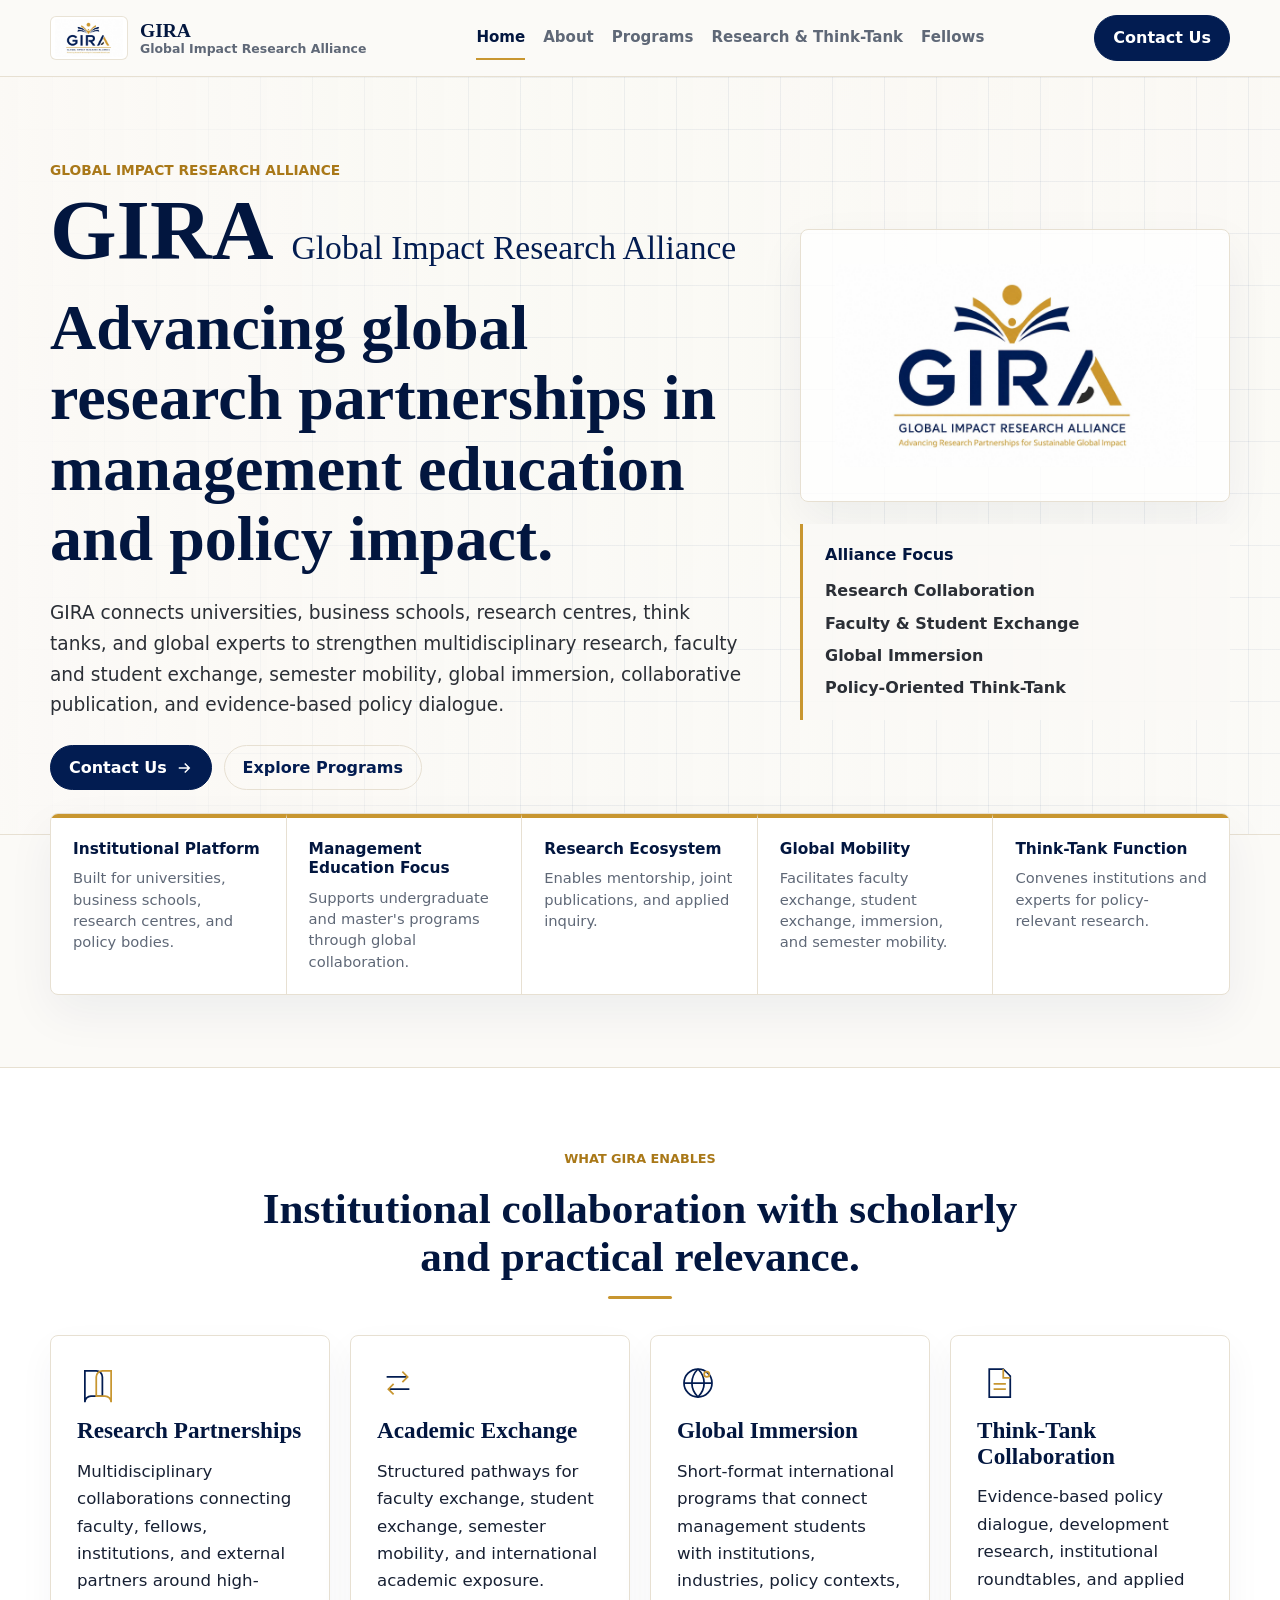
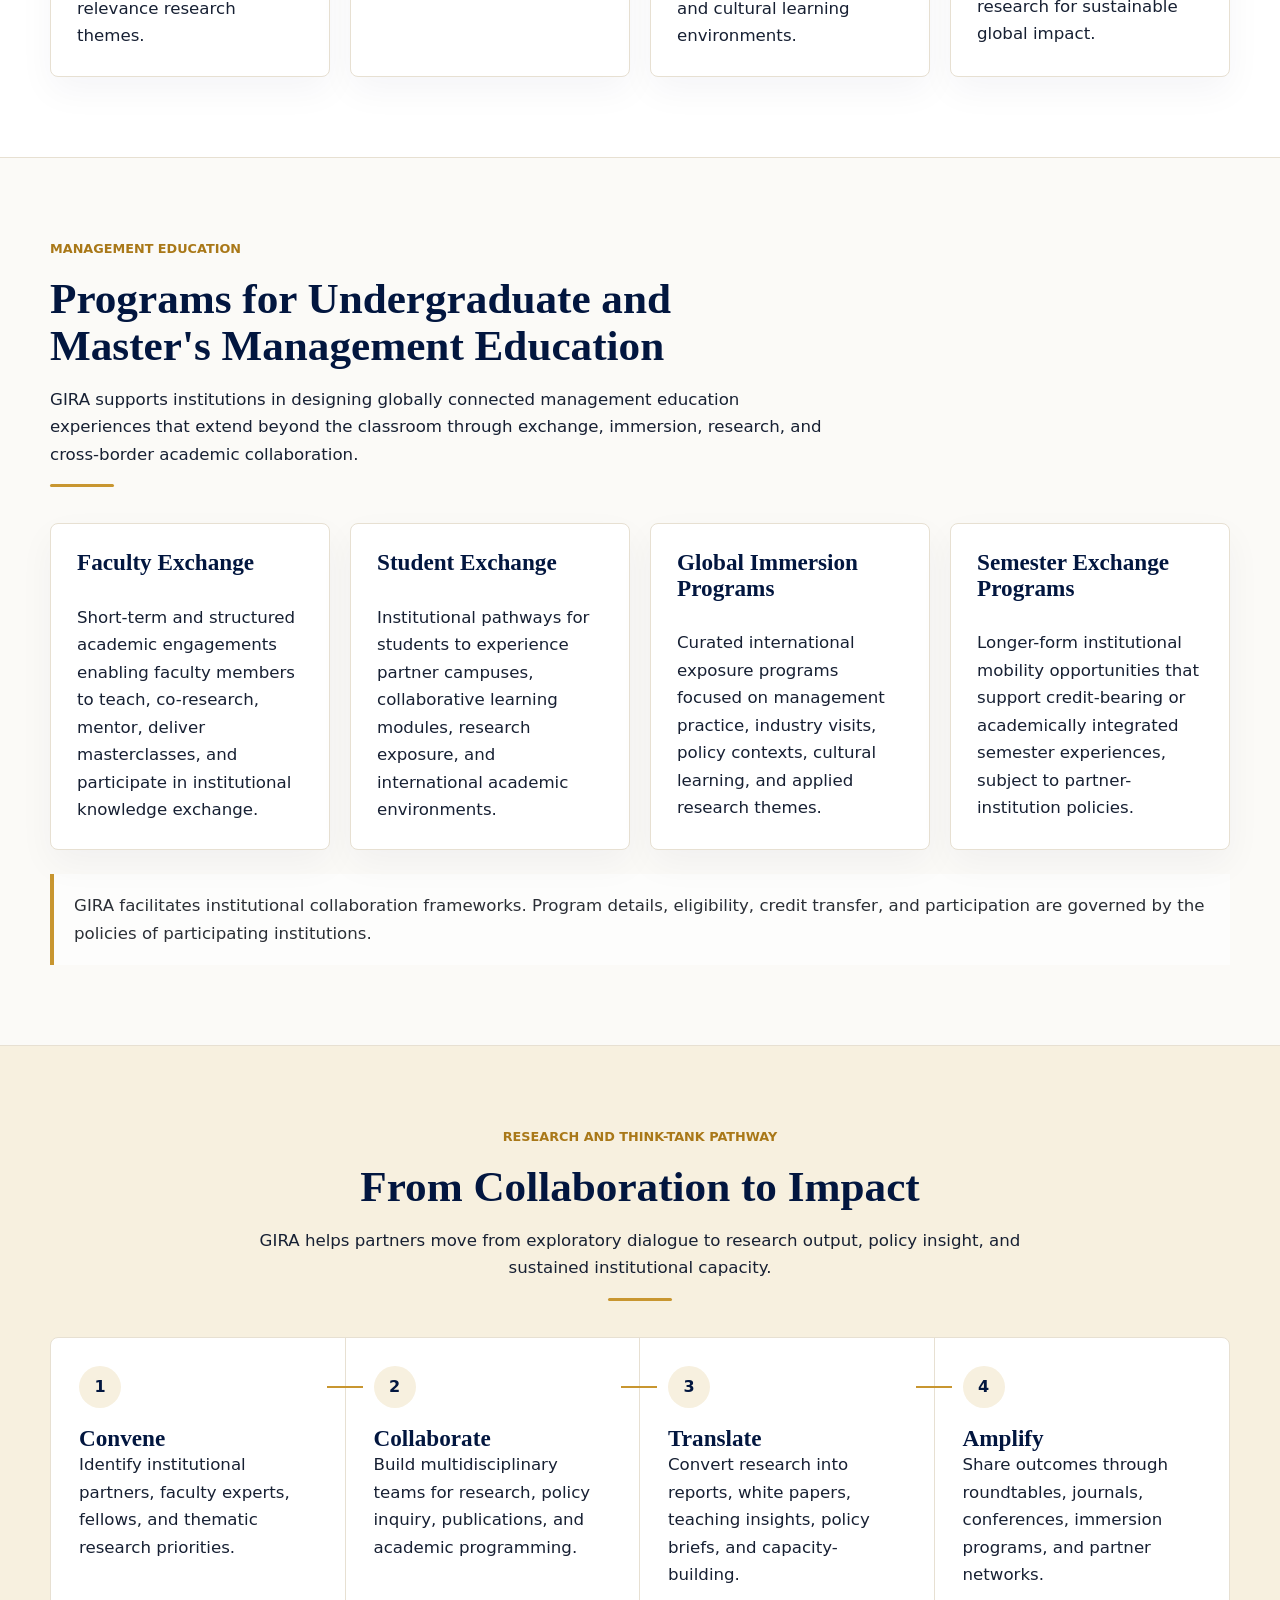
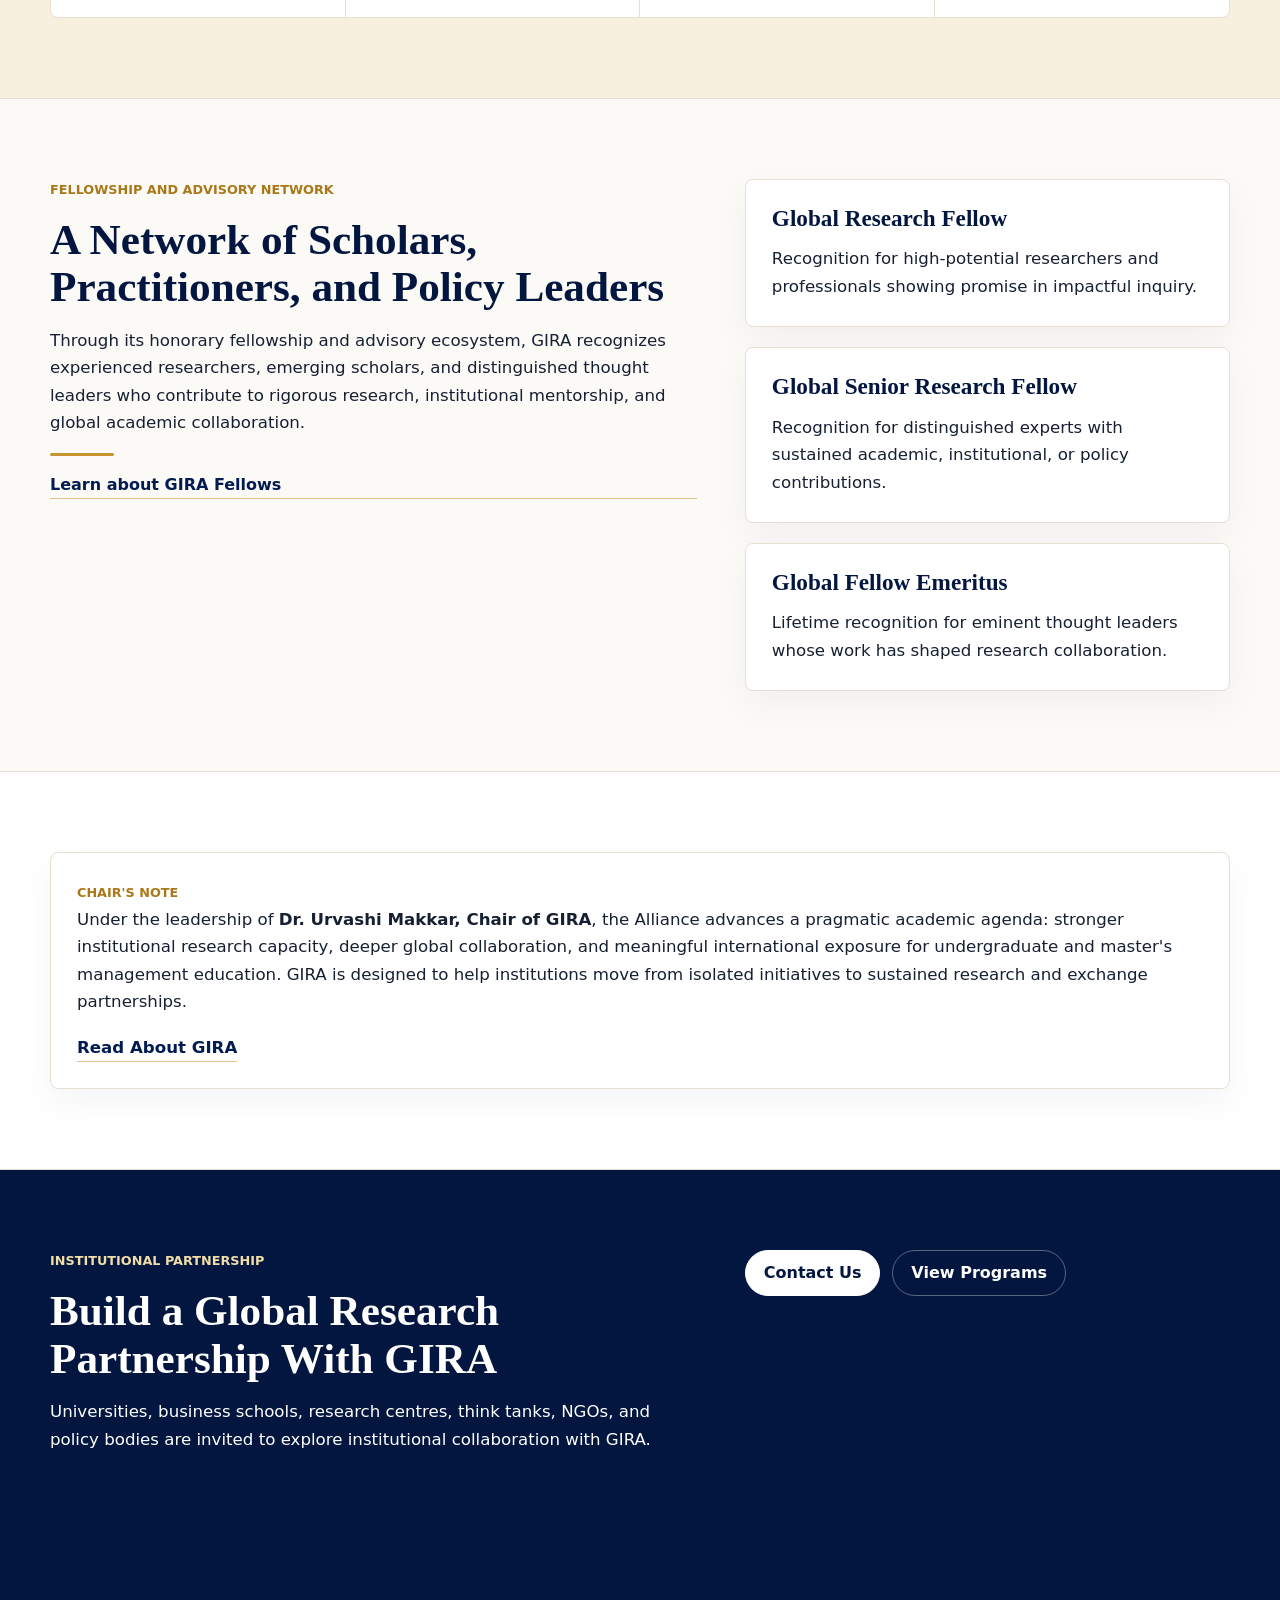
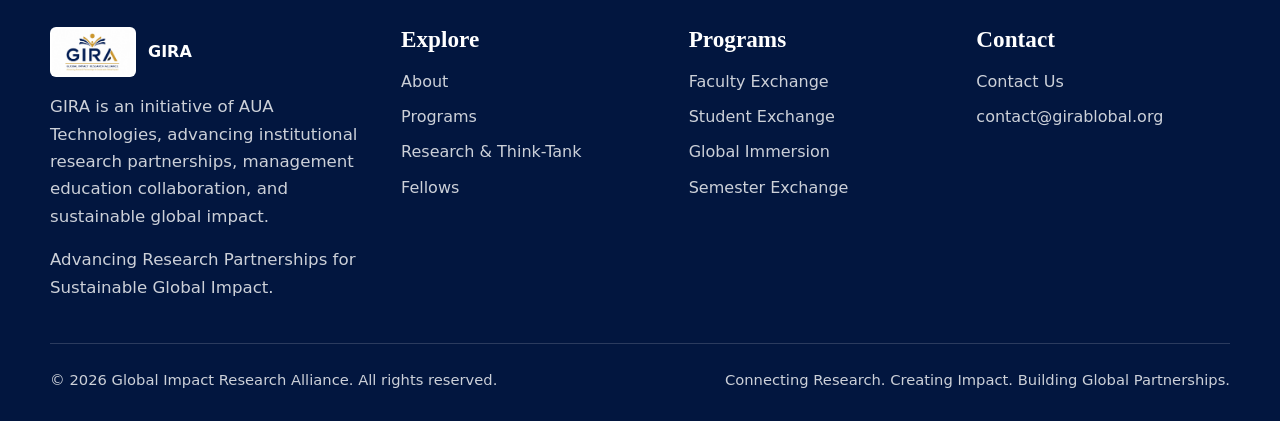
==== index.html @ 1eb1379f "Add GIRA website" ====
<!doctype html>
<html lang="en">
  <head>
    <meta charset="utf-8">
    <meta name="viewport" content="width=device-width, initial-scale=1">
    <title>GIRA - Global Impact Research Alliance</title>
    <meta name="description" content="Global Impact Research Alliance is an institutional platform for multidisciplinary research, management education partnerships, faculty and student exchange, global immersion, semester mobility, and policy-oriented collaboration.">
    <link rel="stylesheet" href="assets/styles.css">
  </head>
  <body>
    <a class="skip-link" href="#main">Skip to content</a>
    <header class="site-header">
      <div class="container header-inner">
        <a class="logo-lockup" href="index.html" aria-label="GIRA home">
          <img src="assets/gira-logo.jpeg" alt="GIRA logo">
          <span class="logo-copy">
            <strong>GIRA</strong>
            <span>Global Impact Research Alliance</span>
          </span>
        </a>
        <nav class="primary-nav" id="primary-navigation" aria-label="Primary navigation">
          <a class="nav-link" href="index.html" aria-current="page">Home</a>
          <a class="nav-link" href="about.html">About</a>
          <a class="nav-link" href="programs.html">Programs</a>
          <a class="nav-link" href="research-think-tank.html">Research &amp; Think-Tank</a>
          <a class="nav-link" href="fellows.html">Fellows</a>
          <a class="mobile-nav-cta" href="contact.html">Contact Us</a>
        </nav>
        <div class="header-actions">
          <a class="btn btn-primary" href="contact.html">Contact Us</a>
        </div>
        <button class="menu-toggle" type="button" aria-expanded="false" aria-controls="primary-navigation" aria-label="Open menu">
          <svg viewBox="0 0 24 24" aria-hidden="true" fill="none" stroke="currentColor" stroke-width="2">
            <path d="M4 7h16M4 12h16M4 17h16"></path>
          </svg>
        </button>
      </div>
    </header>

    <main id="main">
      <section class="hero" aria-labelledby="home-hero-title">
        <div class="container hero-layout">
          <div class="hero-copy">
            <div class="hero-brand">
              <span class="hero-brand-kicker">Global Impact Research Alliance</span>
              <div class="hero-brand-name" aria-label="GIRA, Global Impact Research Alliance">
                <strong>GIRA</strong>
                <span>Global Impact Research Alliance</span>
              </div>
            </div>
            <h1 id="home-hero-title">Advancing global research partnerships in management education and policy impact.</h1>
            <p class="lead">GIRA connects universities, business schools, research centres, think tanks, and global experts to strengthen multidisciplinary research, faculty and student exchange, semester mobility, global immersion, collaborative publication, and evidence-based policy dialogue.</p>
            <div class="hero-actions" aria-label="Homepage actions">
              <a class="btn btn-primary" href="contact.html">
                Contact Us
                <svg viewBox="0 0 24 24" aria-hidden="true" fill="none" stroke="currentColor" stroke-width="2">
                  <path d="M5 12h14M13 6l6 6-6 6"></path>
                </svg>
              </a>
              <a class="btn btn-secondary" href="programs.html">Explore Programs</a>
            </div>
          </div>
          <div class="hero-visual" aria-label="GIRA identity and alliance focus">
            <div class="hero-logo-panel">
              <img src="assets/gira-logo.jpeg" alt="GIRA logo">
            </div>
            <div class="hero-focus">
              <strong>Alliance Focus</strong>
              <ul>
                <li>Research Collaboration</li>
                <li>Faculty &amp; Student Exchange</li>
                <li>Global Immersion</li>
                <li>Policy-Oriented Think-Tank</li>
              </ul>
            </div>
          </div>
        </div>
      </section>

      <section class="glance" aria-labelledby="glance-title">
        <div class="container">
          <h2 class="visually-hidden" id="glance-title">Alliance at a glance</h2>
          <div class="glance-grid">
            <div class="glance-item">
              <strong>Institutional Platform</strong>
              <span>Built for universities, business schools, research centres, and policy bodies.</span>
            </div>
            <div class="glance-item">
              <strong>Management Education Focus</strong>
              <span>Supports undergraduate and master's programs through global collaboration.</span>
            </div>
            <div class="glance-item">
              <strong>Research Ecosystem</strong>
              <span>Enables mentorship, joint publications, and applied inquiry.</span>
            </div>
            <div class="glance-item">
              <strong>Global Mobility</strong>
              <span>Facilitates faculty exchange, student exchange, immersion, and semester mobility.</span>
            </div>
            <div class="glance-item">
              <strong>Think-Tank Function</strong>
              <span>Convenes institutions and experts for policy-relevant research.</span>
            </div>
          </div>
        </div>
      </section>

      <section class="surface-band" aria-labelledby="enables-title">
        <div class="container">
          <div class="section-header center">
            <span class="eyebrow">What GIRA Enables</span>
            <h2 id="enables-title">Institutional collaboration with scholarly and practical relevance.</h2>
            <div class="section-rule"></div>
          </div>
          <div class="grid grid-4">
            <article class="card">
              <svg class="icon-line" viewBox="0 0 48 48" aria-hidden="true" fill="none" stroke="currentColor" stroke-width="2">
                <path d="M9 10h13a7 7 0 0 1 7 7v22H16a7 7 0 0 0-7 7V10Z"></path>
                <path class="accent" d="M39 10H29a7 7 0 0 0-7 7v22h10a7 7 0 0 1 7 7V10Z"></path>
              </svg>
              <h3>Research Partnerships</h3>
              <p>Multidisciplinary collaborations connecting faculty, fellows, institutions, and external partners around high-relevance research themes.</p>
            </article>
            <article class="card">
              <svg class="icon-line" viewBox="0 0 48 48" aria-hidden="true" fill="none" stroke="currentColor" stroke-width="2">
                <path d="M11 17h24"></path>
                <path class="accent" d="M29 11l6 6-6 6"></path>
                <path d="M37 31H13"></path>
                <path class="accent" d="M19 25l-6 6 6 6"></path>
              </svg>
              <h3>Academic Exchange</h3>
              <p>Structured pathways for faculty exchange, student exchange, semester mobility, and international academic exposure.</p>
            </article>
            <article class="card">
              <svg class="icon-line" viewBox="0 0 48 48" aria-hidden="true" fill="none" stroke="currentColor" stroke-width="2">
                <circle cx="24" cy="24" r="16"></circle>
                <path d="M8 24h32M24 8c5 5 7 10 7 16s-2 11-7 16M24 8c-5 5-7 10-7 16s2 11 7 16"></path>
                <circle class="accent" cx="34" cy="14" r="3"></circle>
              </svg>
              <h3>Global Immersion</h3>
              <p>Short-format international programs that connect management students with institutions, industries, policy contexts, and cultural learning environments.</p>
            </article>
            <article class="card">
              <svg class="icon-line" viewBox="0 0 48 48" aria-hidden="true" fill="none" stroke="currentColor" stroke-width="2">
                <path d="M14 8h16l8 8v24H14V8Z"></path>
                <path class="accent" d="M30 8v10h8M19 25h14M19 31h14"></path>
              </svg>
              <h3>Think-Tank Collaboration</h3>
              <p>Evidence-based policy dialogue, development research, institutional roundtables, and applied research for sustainable global impact.</p>
            </article>
          </div>
        </div>
      </section>

      <section aria-labelledby="programs-title">
        <div class="container">
          <div class="section-header">
            <span class="eyebrow">Management Education</span>
            <h2 id="programs-title">Programs for Undergraduate and Master's Management Education</h2>
            <p>GIRA supports institutions in designing globally connected management education experiences that extend beyond the classroom through exchange, immersion, research, and cross-border academic collaboration.</p>
            <div class="section-rule"></div>
          </div>
          <div class="grid grid-4">
            <article class="card program-card">
              <h3>Faculty Exchange</h3>
              <p>Short-term and structured academic engagements enabling faculty members to teach, co-research, mentor, deliver masterclasses, and participate in institutional knowledge exchange.</p>
            </article>
            <article class="card program-card">
              <h3>Student Exchange</h3>
              <p>Institutional pathways for students to experience partner campuses, collaborative learning modules, research exposure, and international academic environments.</p>
            </article>
            <article class="card program-card">
              <h3>Global Immersion Programs</h3>
              <p>Curated international exposure programs focused on management practice, industry visits, policy contexts, cultural learning, and applied research themes.</p>
            </article>
            <article class="card program-card">
              <h3>Semester Exchange Programs</h3>
              <p>Longer-form institutional mobility opportunities that support credit-bearing or academically integrated semester experiences, subject to partner-institution policies.</p>
            </article>
          </div>
          <p class="note mt-24">GIRA facilitates institutional collaboration frameworks. Program details, eligibility, credit transfer, and participation are governed by the policies of participating institutions.</p>
        </div>
      </section>

      <section class="soft-band" aria-labelledby="pathway-title">
        <div class="container">
          <div class="section-header center">
            <span class="eyebrow">Research and Think-Tank Pathway</span>
            <h2 id="pathway-title">From Collaboration to Impact</h2>
            <p>GIRA helps partners move from exploratory dialogue to research output, policy insight, and sustained institutional capacity.</p>
            <div class="section-rule"></div>
          </div>
          <div class="stepper" aria-label="Research collaboration pathway">
            <article class="step">
              <span class="step-number">1</span>
              <h3>Convene</h3>
              <p>Identify institutional partners, faculty experts, fellows, and thematic research priorities.</p>
            </article>
            <article class="step">
              <span class="step-number">2</span>
              <h3>Collaborate</h3>
              <p>Build multidisciplinary teams for research, policy inquiry, publications, and academic programming.</p>
            </article>
            <article class="step">
              <span class="step-number">3</span>
              <h3>Translate</h3>
              <p>Convert research into reports, white papers, teaching insights, policy briefs, and capacity-building.</p>
            </article>
            <article class="step">
              <span class="step-number">4</span>
              <h3>Amplify</h3>
              <p>Share outcomes through roundtables, journals, conferences, immersion programs, and partner networks.</p>
            </article>
          </div>
        </div>
      </section>

      <section aria-labelledby="fellows-title">
        <div class="container split">
          <div>
            <div class="section-header">
              <span class="eyebrow">Fellowship and Advisory Network</span>
              <h2 id="fellows-title">A Network of Scholars, Practitioners, and Policy Leaders</h2>
              <p>Through its honorary fellowship and advisory ecosystem, GIRA recognizes experienced researchers, emerging scholars, and distinguished thought leaders who contribute to rigorous research, institutional mentorship, and global academic collaboration.</p>
              <div class="section-rule"></div>
              <a class="text-link" href="fellows.html">Learn about GIRA Fellows</a>
            </div>
          </div>
          <div class="grid">
            <article class="card">
              <h3>Global Research Fellow</h3>
              <p>Recognition for high-potential researchers and professionals showing promise in impactful inquiry.</p>
            </article>
            <article class="card">
              <h3>Global Senior Research Fellow</h3>
              <p>Recognition for distinguished experts with sustained academic, institutional, or policy contributions.</p>
            </article>
            <article class="card">
              <h3>Global Fellow Emeritus</h3>
              <p>Lifetime recognition for eminent thought leaders whose work has shaped research collaboration.</p>
            </article>
          </div>
        </div>
      </section>

      <section class="surface-band" aria-labelledby="chair-title">
        <div class="container">
          <article class="card chair-note chair-note-simple">
            <div>
              <span class="eyebrow">Chair's Note</span>
              <h2 class="visually-hidden" id="chair-title">Chair's Note</h2>
              <p>Under the leadership of <strong>Dr. Urvashi Makkar, Chair of GIRA</strong>, the Alliance advances a pragmatic academic agenda: stronger institutional research capacity, deeper global collaboration, and meaningful international exposure for undergraduate and master's management education. GIRA is designed to help institutions move from isolated initiatives to sustained research and exchange partnerships.</p>
              <p class="mt-18"><a class="text-link" href="about.html">Read About GIRA</a></p>
            </div>
          </article>
        </div>
      </section>

      <section class="cta-section" aria-labelledby="partner-title">
        <div class="container split">
          <div class="section-header">
            <span class="eyebrow">Institutional Partnership</span>
            <h2 id="partner-title">Build a Global Research Partnership With GIRA</h2>
            <p>Universities, business schools, research centres, think tanks, NGOs, and policy bodies are invited to explore institutional collaboration with GIRA.</p>
          </div>
          <div class="cta-actions">
            <a class="btn btn-primary" href="contact.html">Contact Us</a>
            <a class="btn btn-secondary" href="programs.html">View Programs</a>
          </div>
        </div>
      </section>
    </main>

    <footer class="site-footer">
      <div class="container">
        <div class="footer-grid">
          <div class="footer-brand">
            <a class="footer-logo" href="index.html" aria-label="GIRA home">
              <img src="assets/gira-logo.jpeg" alt="GIRA logo">
              <strong>GIRA</strong>
            </a>
            <p>GIRA is an initiative of AUA Technologies, advancing institutional research partnerships, management education collaboration, and sustainable global impact.</p>
            <p>Advancing Research Partnerships for Sustainable Global Impact.</p>
          </div>
          <div>
            <h3>Explore</h3>
            <div class="footer-links">
              <a href="about.html">About</a>
              <a href="programs.html">Programs</a>
              <a href="research-think-tank.html">Research &amp; Think-Tank</a>
              <a href="fellows.html">Fellows</a>
            </div>
          </div>
          <div>
            <h3>Programs</h3>
            <div class="footer-links">
              <a href="programs.html#faculty-exchange">Faculty Exchange</a>
              <a href="programs.html#student-exchange">Student Exchange</a>
              <a href="programs.html#global-immersion">Global Immersion</a>
              <a href="programs.html#semester-exchange">Semester Exchange</a>
            </div>
          </div>
          <div>
            <h3>Contact</h3>
            <div class="footer-links">
              <a href="contact.html">Contact Us</a>
              <a href="mailto:contact@girablobal.org">contact@girablobal.org</a>
            </div>
          </div>
        </div>
        <div class="footer-bottom">
          <span>&copy; <span data-year></span> Global Impact Research Alliance. All rights reserved.</span>
          <span>Connecting Research. Creating Impact. Building Global Partnerships.</span>
        </div>
      </div>
    </footer>
    <script src="js/site.js"></script>
  </body>
</html>
---- assets/styles.css ----
:root {
  --gira-navy-950: #02163f;
  --gira-navy-900: #021c51;
  --gira-navy-800: #062b68;
  --gira-navy-700: #0a367a;
  --gira-gold-700: #a97818;
  --gira-gold-600: #c89630;
  --gira-gold-500: #d3a437;
  --gira-gold-200: #f1dda8;
  --gira-charcoal: #2b2f36;
  --gira-ink: #172033;
  --gira-muted: #5f6877;
  --gira-line: #e7e0d2;
  --gira-paper: #fbfaf7;
  --gira-surface: #ffffff;
  --gira-soft-gold: #f7f0df;
  --shadow-soft: 0 18px 48px rgba(2, 28, 81, 0.06);
}

* {
  box-sizing: border-box;
}

html {
  scroll-behavior: smooth;
}

body {
  margin: 0;
  font-family: Inter, "Source Sans 3", system-ui, -apple-system, BlinkMacSystemFont, "Segoe UI", sans-serif;
  color: var(--gira-ink);
  background: var(--gira-paper);
  line-height: 1.65;
}

body.menu-open {
  overflow: hidden;
}

img,
svg {
  display: block;
  max-width: 100%;
}

a {
  color: inherit;
  text-decoration: none;
}

button,
input,
select,
textarea {
  font: inherit;
}

:focus-visible {
  outline: 3px solid rgba(200, 150, 48, 0.65);
  outline-offset: 3px;
}

.skip-link {
  position: absolute;
  top: 8px;
  left: 8px;
  z-index: 100;
  transform: translateY(-140%);
  background: var(--gira-navy-950);
  color: #fff;
  padding: 10px 14px;
  border-radius: 6px;
  font-weight: 700;
}

.skip-link:focus {
  transform: translateY(0);
}

.visually-hidden {
  position: absolute;
  width: 1px;
  height: 1px;
  padding: 0;
  margin: -1px;
  overflow: hidden;
  clip: rect(0, 0, 0, 0);
  white-space: nowrap;
  border: 0;
}

.container {
  width: min(100% - 32px, 1180px);
  margin-inline: auto;
}

.narrow {
  width: min(100% - 32px, 820px);
  margin-inline: auto;
}

.site-header {
  position: sticky;
  top: 0;
  z-index: 80;
  background: rgba(251, 250, 247, 0.96);
  border-bottom: 1px solid var(--gira-line);
  backdrop-filter: blur(14px);
  transition: box-shadow 180ms ease, background-color 180ms ease;
}

.site-header.is-scrolled {
  box-shadow: 0 10px 30px rgba(2, 28, 81, 0.08);
}

.header-inner {
  height: 76px;
  display: flex;
  align-items: center;
  justify-content: space-between;
  gap: 24px;
}

.logo-lockup {
  display: inline-flex;
  align-items: center;
  gap: 12px;
  min-width: 220px;
}

.logo-lockup img {
  width: 78px;
  height: 44px;
  object-fit: contain;
  background: #fff;
  border: 1px solid rgba(231, 224, 210, 0.9);
  border-radius: 6px;
  padding: 2px;
}

.logo-copy {
  display: grid;
  gap: 0;
  line-height: 1.15;
}

.logo-copy strong {
  font-family: Georgia, "Times New Roman", serif;
  color: var(--gira-navy-950);
  font-size: 1.22rem;
}

.logo-copy span {
  color: var(--gira-muted);
  font-size: 0.78rem;
  font-weight: 650;
}

.primary-nav {
  display: flex;
  align-items: center;
  justify-content: center;
  gap: 18px;
  color: var(--gira-muted);
  font-size: 0.94rem;
  font-weight: 700;
}

.nav-link {
  min-height: 44px;
  display: inline-flex;
  align-items: center;
  border-bottom: 2px solid transparent;
}

.nav-link:hover,
.nav-link[aria-current="page"] {
  color: var(--gira-navy-950);
  border-bottom-color: var(--gira-gold-600);
}

.header-actions {
  display: flex;
  align-items: center;
  gap: 10px;
}

.mobile-nav-cta {
  display: none;
}

.menu-toggle {
  width: 44px;
  height: 44px;
  display: none;
  align-items: center;
  justify-content: center;
  border: 1px solid var(--gira-line);
  border-radius: 8px;
  background: var(--gira-surface);
  color: var(--gira-navy-950);
  cursor: pointer;
}

.menu-toggle svg {
  width: 22px;
  height: 22px;
}

.btn {
  min-height: 44px;
  display: inline-flex;
  align-items: center;
  justify-content: center;
  gap: 8px;
  border-radius: 999px;
  padding: 0.76rem 1.12rem;
  font-weight: 750;
  line-height: 1.2;
  transition: background-color 160ms ease, border-color 160ms ease, color 160ms ease, transform 160ms ease;
}

.btn svg {
  width: 18px;
  height: 18px;
}

.btn-primary {
  background: var(--gira-navy-900);
  color: #fff;
  border: 1px solid var(--gira-navy-900);
}

.btn-primary:hover {
  background: var(--gira-navy-800);
  border-color: var(--gira-navy-800);
}

.btn-secondary {
  background: transparent;
  color: var(--gira-navy-900);
  border: 1px solid var(--gira-line);
}

.btn-secondary:hover {
  border-color: var(--gira-gold-600);
  background: rgba(200, 150, 48, 0.08);
}

.text-link {
  display: inline-flex;
  align-items: center;
  gap: 8px;
  color: var(--gira-navy-900);
  font-weight: 800;
  border-bottom: 1px solid rgba(200, 150, 48, 0.55);
}

.text-link:hover {
  color: var(--gira-navy-700);
}

.inline-link {
  color: var(--gira-navy-900);
  font-weight: 800;
  border-bottom: 1px solid rgba(200, 150, 48, 0.55);
}

.inline-link:hover {
  color: var(--gira-navy-700);
}

main {
  overflow: hidden;
}

section {
  padding-block: 80px;
}

h1,
h2,
h3,
h4 {
  font-family: Georgia, "Times New Roman", serif;
  color: var(--gira-navy-950);
  line-height: 1.1;
  letter-spacing: 0;
  margin: 0;
}

h1 {
  font-size: 4rem;
}

h2 {
  font-size: 2.7rem;
}

h3 {
  font-size: 1.45rem;
}

h4 {
  font-size: 1.08rem;
}

p {
  margin: 0;
  font-size: 1.04rem;
}

.lead {
  font-size: 1.16rem;
  color: var(--gira-charcoal);
}

.muted {
  color: var(--gira-muted);
}

.mt-14 {
  margin-top: 14px;
}

.mt-16 {
  margin-top: 16px;
}

.mt-18 {
  margin-top: 18px;
}

.mt-22 {
  margin-top: 22px;
}

.mt-24 {
  margin-top: 24px;
}

.eyebrow {
  color: var(--gira-gold-700);
  font-size: 0.8rem;
  font-weight: 850;
  text-transform: uppercase;
}

.section-header {
  display: grid;
  gap: 16px;
  max-width: 780px;
  margin-bottom: 36px;
}

.section-header.center {
  text-align: center;
  margin-inline: auto;
}

.section-rule {
  width: 64px;
  height: 3px;
  background: var(--gira-gold-600);
  border-radius: 999px;
}

.section-header.center .section-rule {
  margin-inline: auto;
}

.hero {
  position: relative;
  padding-block: 82px 44px;
  border-bottom: 1px solid var(--gira-line);
  background:
    linear-gradient(90deg, rgba(251, 250, 247, 0.96), rgba(251, 250, 247, 0.82)),
    linear-gradient(135deg, rgba(241, 221, 168, 0.4), rgba(255, 255, 255, 0));
}

.hero::before {
  content: "";
  position: absolute;
  inset: 0;
  background-image:
    linear-gradient(rgba(6, 43, 104, 0.06) 1px, transparent 1px),
    linear-gradient(90deg, rgba(6, 43, 104, 0.06) 1px, transparent 1px);
  background-size: 52px 52px;
  mask-image: linear-gradient(90deg, transparent 0%, #000 42%, #000 100%);
  -webkit-mask-image: linear-gradient(90deg, transparent 0%, #000 42%, #000 100%);
  pointer-events: none;
}

.hero-layout {
  position: relative;
  display: grid;
  grid-template-columns: minmax(0, 1fr) 430px;
  gap: 56px;
  align-items: center;
}

.hero-copy {
  display: grid;
  gap: 24px;
  max-width: 760px;
}

.hero-brand {
  display: grid;
  gap: 10px;
}

.hero-brand-kicker {
  color: var(--gira-gold-700);
  font-size: 0.86rem;
  font-weight: 850;
  text-transform: uppercase;
}

.hero-brand-name {
  display: flex;
  flex-wrap: wrap;
  align-items: baseline;
  gap: 12px 18px;
}

.hero-brand-name strong {
  color: var(--gira-navy-950);
  font-family: Georgia, "Times New Roman", serif;
  font-size: 5.35rem;
  line-height: 0.9;
}

.hero-brand-name span {
  max-width: 520px;
  color: var(--gira-navy-900);
  font-family: Georgia, "Times New Roman", serif;
  font-size: 2.1rem;
  line-height: 1.06;
}

.hero-actions,
.cta-actions {
  display: flex;
  flex-wrap: wrap;
  gap: 12px;
}

.hero-visual {
  min-height: 410px;
  display: grid;
  align-content: center;
  gap: 22px;
  position: relative;
}

.hero-logo-panel {
  display: grid;
  place-items: center;
  min-height: 250px;
  padding: 34px;
  background: rgba(255, 255, 255, 0.8);
  border: 1px solid var(--gira-line);
  border-radius: 8px;
  box-shadow: var(--shadow-soft);
}

.hero-logo-panel img {
  width: min(100%, 360px);
  height: auto;
  object-fit: contain;
}

.hero-focus {
  padding: 18px 22px;
  border-left: 3px solid var(--gira-gold-600);
  background: rgba(251, 250, 247, 0.9);
}

.hero-focus strong {
  display: block;
  color: var(--gira-navy-950);
  margin-bottom: 10px;
}

.hero-focus ul {
  list-style: none;
  margin: 0;
  padding: 0;
  display: grid;
  gap: 6px;
  color: var(--gira-charcoal);
  font-weight: 650;
}

.glance {
  padding-block: 0 72px;
}

.glance-grid {
  margin-top: -22px;
  position: relative;
  z-index: 4;
  display: grid;
  grid-template-columns: repeat(5, 1fr);
  background: var(--gira-surface);
  border: 1px solid var(--gira-line);
  border-radius: 8px;
  box-shadow: var(--shadow-soft);
  overflow: hidden;
}

.glance-item {
  padding: 22px;
  border-right: 1px solid var(--gira-line);
  border-top: 4px solid var(--gira-gold-600);
}

.glance-item:last-child {
  border-right: 0;
}

.glance-item strong {
  display: block;
  color: var(--gira-navy-950);
  font-size: 0.96rem;
  line-height: 1.25;
  margin-bottom: 8px;
}

.glance-item span {
  display: block;
  color: var(--gira-muted);
  font-size: 0.92rem;
  line-height: 1.45;
}

.surface-band {
  background: var(--gira-surface);
  border-block: 1px solid var(--gira-line);
}

.soft-band {
  background: var(--gira-soft-gold);
  border-block: 1px solid var(--gira-line);
}

.grid {
  display: grid;
  gap: 20px;
}

.grid-2 {
  grid-template-columns: repeat(2, minmax(0, 1fr));
}

.grid-3 {
  grid-template-columns: repeat(3, minmax(0, 1fr));
}

.grid-4 {
  grid-template-columns: repeat(4, minmax(0, 1fr));
}

.card {
  background: var(--gira-surface);
  border: 1px solid var(--gira-line);
  border-radius: 8px;
  padding: 26px;
  box-shadow: 0 14px 36px rgba(2, 28, 81, 0.045);
  transition: transform 160ms ease, box-shadow 160ms ease;
}

.card:hover {
  transform: translateY(-2px);
  box-shadow: 0 18px 44px rgba(2, 28, 81, 0.075);
}

.card > * + * {
  margin-top: 14px;
}

.icon-line {
  width: 42px;
  height: 42px;
  color: var(--gira-navy-900);
}

.icon-line .accent {
  color: var(--gira-gold-600);
}

.program-card {
  display: grid;
  gap: 14px;
  align-content: start;
}

.program-card ul,
.clean-list {
  margin: 0;
  padding: 0;
  list-style: none;
  display: grid;
  gap: 10px;
}

.program-card li,
.clean-list li {
  position: relative;
  padding-left: 18px;
  color: var(--gira-charcoal);
}

.program-card li::before,
.clean-list li::before {
  content: "";
  position: absolute;
  left: 0;
  top: 0.7em;
  width: 6px;
  height: 6px;
  border-radius: 50%;
  background: var(--gira-gold-600);
}

.split {
  display: grid;
  grid-template-columns: minmax(0, 1fr) minmax(320px, 0.75fr);
  gap: 48px;
  align-items: start;
}

.statement-panel {
  background: var(--gira-navy-950);
  color: #fff;
  border-radius: 8px;
  padding: 32px;
}

.statement-panel h3,
.statement-panel h2,
.statement-panel p {
  color: #fff;
}

.statement-panel .eyebrow {
  color: var(--gira-gold-200);
}

.note {
  border-left: 4px solid var(--gira-gold-600);
  background: rgba(255, 255, 255, 0.66);
  padding: 18px 20px;
  color: var(--gira-charcoal);
}

.contact-email {
  margin-top: 18px;
  color: var(--gira-navy-950);
  font-size: 1rem;
  font-weight: 800;
}

.contact-email a {
  border-bottom: 1px solid rgba(200, 150, 48, 0.55);
}

.stepper {
  display: grid;
  grid-template-columns: repeat(4, minmax(0, 1fr));
  gap: 0;
  border: 1px solid var(--gira-line);
  border-radius: 8px;
  overflow: hidden;
  background: var(--gira-surface);
}

.step {
  position: relative;
  padding: 28px;
  min-height: 210px;
  border-right: 1px solid var(--gira-line);
}

.step:last-child {
  border-right: 0;
}

.step::after {
  content: "";
  position: absolute;
  top: 48px;
  right: -18px;
  width: 36px;
  height: 2px;
  background: var(--gira-gold-600);
  z-index: 2;
}

.step:last-child::after {
  display: none;
}

.step-number {
  width: 42px;
  height: 42px;
  display: inline-flex;
  align-items: center;
  justify-content: center;
  border-radius: 50%;
  background: var(--gira-soft-gold);
  color: var(--gira-navy-950);
  font-weight: 850;
  margin-bottom: 18px;
}

.chair-note {
  display: grid;
  grid-template-columns: 110px minmax(0, 1fr);
  gap: 28px;
  align-items: start;
}

.chair-note-simple {
  grid-template-columns: 1fr;
}

.chair-mark {
  width: 100px;
  height: 100px;
  display: grid;
  place-items: center;
  border-radius: 8px;
  background: var(--gira-soft-gold);
  border: 1px solid var(--gira-line);
  color: var(--gira-navy-950);
  font-family: Georgia, "Times New Roman", serif;
  font-size: 2.2rem;
  font-weight: 700;
}

.cta-section {
  background: var(--gira-navy-950);
  color: #fff;
}

.cta-section h2,
.cta-section p {
  color: #fff;
}

.cta-section .eyebrow {
  color: var(--gira-gold-200);
}

.cta-section .btn-primary {
  background: #fff;
  color: var(--gira-navy-950);
  border-color: #fff;
}

.cta-section .btn-primary:hover {
  background: var(--gira-gold-200);
  border-color: var(--gira-gold-200);
}

.cta-section .btn-secondary {
  color: #fff;
  border-color: rgba(255, 255, 255, 0.34);
}

.cta-section .btn-secondary:hover {
  background: rgba(255, 255, 255, 0.08);
  border-color: var(--gira-gold-200);
}

.page-hero {
  padding-block: 78px 58px;
  background:
    linear-gradient(90deg, rgba(251, 250, 247, 0.96), rgba(251, 250, 247, 0.86)),
    linear-gradient(135deg, rgba(241, 221, 168, 0.4), rgba(255, 255, 255, 0));
  border-bottom: 1px solid var(--gira-line);
}

.page-hero .narrow {
  display: grid;
  gap: 18px;
}

.breadcrumb {
  color: var(--gira-muted);
  font-size: 0.93rem;
  font-weight: 650;
}

.breadcrumb a {
  color: var(--gira-navy-900);
}

.value-item {
  border-left: 3px solid var(--gira-gold-600);
  padding-left: 18px;
}

.output-grid {
  display: flex;
  flex-wrap: wrap;
  gap: 10px;
}

.pill {
  display: inline-flex;
  align-items: center;
  min-height: 34px;
  border: 1px solid var(--gira-line);
  border-radius: 999px;
  padding: 0.36rem 0.76rem;
  background: var(--gira-surface);
  color: var(--gira-charcoal);
  font-weight: 700;
  font-size: 0.92rem;
}

.event-card {
  display: grid;
  gap: 12px;
}

.event-meta {
  display: flex;
  flex-wrap: wrap;
  gap: 10px;
  color: var(--gira-muted);
  font-size: 0.92rem;
  font-weight: 650;
}

.category {
  color: var(--gira-gold-700);
  font-weight: 850;
  text-transform: uppercase;
  font-size: 0.78rem;
}

.fellows-grid {
  display: grid;
  gap: 24px;
}

.fellow-profile {
  display: grid;
  grid-template-columns: 210px minmax(0, 1fr);
  gap: 28px;
  align-items: start;
}

.fellow-photo {
  width: 100%;
  aspect-ratio: 4 / 5;
  object-fit: cover;
  border-radius: 8px;
  border: 1px solid var(--gira-line);
  background: var(--gira-soft-gold);
}

.fellow-role {
  display: inline-flex;
  width: fit-content;
  align-items: center;
  min-height: 32px;
  border-radius: 999px;
  padding: 0.28rem 0.72rem;
  background: var(--gira-soft-gold);
  color: var(--gira-navy-950);
  font-size: 0.82rem;
  font-weight: 850;
  text-transform: uppercase;
}

.fellow-profile h3 {
  margin-top: 14px;
}

.fellow-profile p {
  margin-top: 12px;
}

.form-wrap {
  display: grid;
  grid-template-columns: minmax(0, 0.72fr) minmax(0, 1fr);
  gap: 40px;
  align-items: start;
}

.inquiry-form {
  display: grid;
  gap: 18px;
}

.form-grid {
  display: grid;
  grid-template-columns: repeat(2, minmax(0, 1fr));
  gap: 18px;
}

.field {
  display: grid;
  gap: 7px;
}

.field.full {
  grid-column: 1 / -1;
}

label {
  color: var(--gira-navy-950);
  font-size: 0.94rem;
  font-weight: 800;
}

input,
select,
textarea {
  width: 100%;
  min-height: 46px;
  border: 1px solid var(--gira-line);
  border-radius: 8px;
  background: #fff;
  color: var(--gira-ink);
  padding: 0.75rem 0.86rem;
}

textarea {
  min-height: 150px;
  resize: vertical;
}

input[aria-invalid="true"],
select[aria-invalid="true"],
textarea[aria-invalid="true"] {
  border-color: #9d2b2b;
}

.honeypot {
  position: absolute;
  left: -9999px;
  width: 1px;
  height: 1px;
  overflow: hidden;
}

.form-message {
  min-height: 30px;
  color: var(--gira-navy-950);
  font-weight: 750;
}

.form-message.error {
  color: #9d2b2b;
}

.site-footer {
  background: var(--gira-navy-950);
  color: rgba(255, 255, 255, 0.8);
  padding-block: 58px 28px;
}

.footer-grid {
  display: grid;
  grid-template-columns: minmax(240px, 1.25fr) repeat(3, minmax(0, 1fr));
  gap: 34px;
}

.footer-brand {
  display: grid;
  gap: 16px;
}

.footer-logo {
  display: inline-flex;
  align-items: center;
  gap: 12px;
}

.footer-logo img {
  width: 86px;
  height: 50px;
  object-fit: contain;
  background: #fff;
  border-radius: 6px;
  padding: 2px;
}

.footer-logo strong,
.site-footer h3 {
  color: #fff;
}

.footer-links {
  display: grid;
  gap: 9px;
  margin-top: 16px;
}

.footer-links a:hover {
  color: #fff;
}

.footer-bottom {
  display: flex;
  justify-content: space-between;
  gap: 20px;
  margin-top: 42px;
  padding-top: 24px;
  border-top: 1px solid rgba(255, 255, 255, 0.16);
  font-size: 0.92rem;
}

@media (max-width: 1080px) {
  .primary-nav {
    gap: 12px;
    font-size: 0.9rem;
  }

  h1 {
    font-size: 3.35rem;
  }

  .hero-brand-name strong {
    font-size: 4.45rem;
  }

  .hero-brand-name span {
    font-size: 1.82rem;
  }

  .hero-layout {
    grid-template-columns: minmax(0, 1fr) 360px;
    gap: 36px;
  }

  .glance-grid,
  .grid-4 {
    grid-template-columns: repeat(2, minmax(0, 1fr));
  }

  .glance-item:nth-child(2n) {
    border-right: 0;
  }
}

@media (max-width: 900px) {
  .header-inner {
    height: 64px;
  }

  .logo-lockup {
    min-width: auto;
  }

  .logo-lockup img {
    width: 64px;
    height: 36px;
  }

  .logo-copy span {
    display: none;
  }

  .menu-toggle {
    display: inline-flex;
  }

  .header-actions {
    display: none;
  }

  .primary-nav {
    position: absolute;
    top: 100%;
    left: 0;
    right: 0;
    display: grid;
    gap: 0;
    max-height: 0;
    overflow: hidden;
    background: var(--gira-paper);
    border-bottom: 1px solid var(--gira-line);
    box-shadow: 0 18px 34px rgba(2, 28, 81, 0.1);
    transition: max-height 180ms ease;
  }

  .site-header.is-open .primary-nav {
    max-height: 560px;
  }

  .nav-link,
  .mobile-nav-cta {
    min-height: 50px;
    padding: 0 24px;
    border-bottom: 1px solid var(--gira-line);
  }

  .mobile-nav-cta {
    display: flex;
    align-items: center;
    color: var(--gira-navy-950);
    font-weight: 850;
  }

  section {
    padding-block: 64px;
  }

  h1 {
    font-size: 2.72rem;
  }

  h2 {
    font-size: 2.15rem;
  }

  .hero {
    padding-block: 64px 34px;
  }

  .hero-layout,
  .split,
  .form-wrap,
  .fellow-profile {
    grid-template-columns: 1fr;
  }

  .hero-visual {
    min-height: auto;
  }

  .hero-logo-panel {
    min-height: 210px;
  }

  .fellow-photo {
    max-width: 280px;
  }

  .stepper,
  .grid-3,
  .grid-4,
  .footer-grid {
    grid-template-columns: 1fr;
  }

  .step {
    min-height: auto;
    border-right: 0;
    border-bottom: 1px solid var(--gira-line);
  }

  .step:last-child {
    border-bottom: 0;
  }

  .step::after {
    display: none;
  }
}

@media (max-width: 640px) {
  .container,
  .narrow {
    width: min(100% - 24px, 1180px);
  }

  h1 {
    font-size: 2.28rem;
  }

  .hero-brand-name {
    display: grid;
    gap: 10px;
  }

  .hero-brand-name strong {
    font-size: 3.45rem;
  }

  .hero-brand-name span {
    font-size: 1.48rem;
  }

  h2 {
    font-size: 1.9rem;
  }

  .lead {
    font-size: 1.05rem;
  }

  .hero-actions,
  .cta-actions {
    display: grid;
  }

  .btn {
    width: 100%;
  }

  .glance-grid,
  .grid-2,
  .form-grid {
    grid-template-columns: 1fr;
  }

  .glance-item,
  .glance-item:nth-child(2n) {
    border-right: 0;
  }

  .chair-note {
    grid-template-columns: 1fr;
  }

  .footer-bottom {
    display: grid;
  }

  .hero-logo-panel {
    padding: 22px;
  }
}

@media (prefers-reduced-motion: reduce) {
  html {
    scroll-behavior: auto;
  }

  *,
  *::before,
  *::after {
    animation-duration: 0.01ms !important;
    animation-iteration-count: 1 !important;
    transition-duration: 0.01ms !important;
  }
}
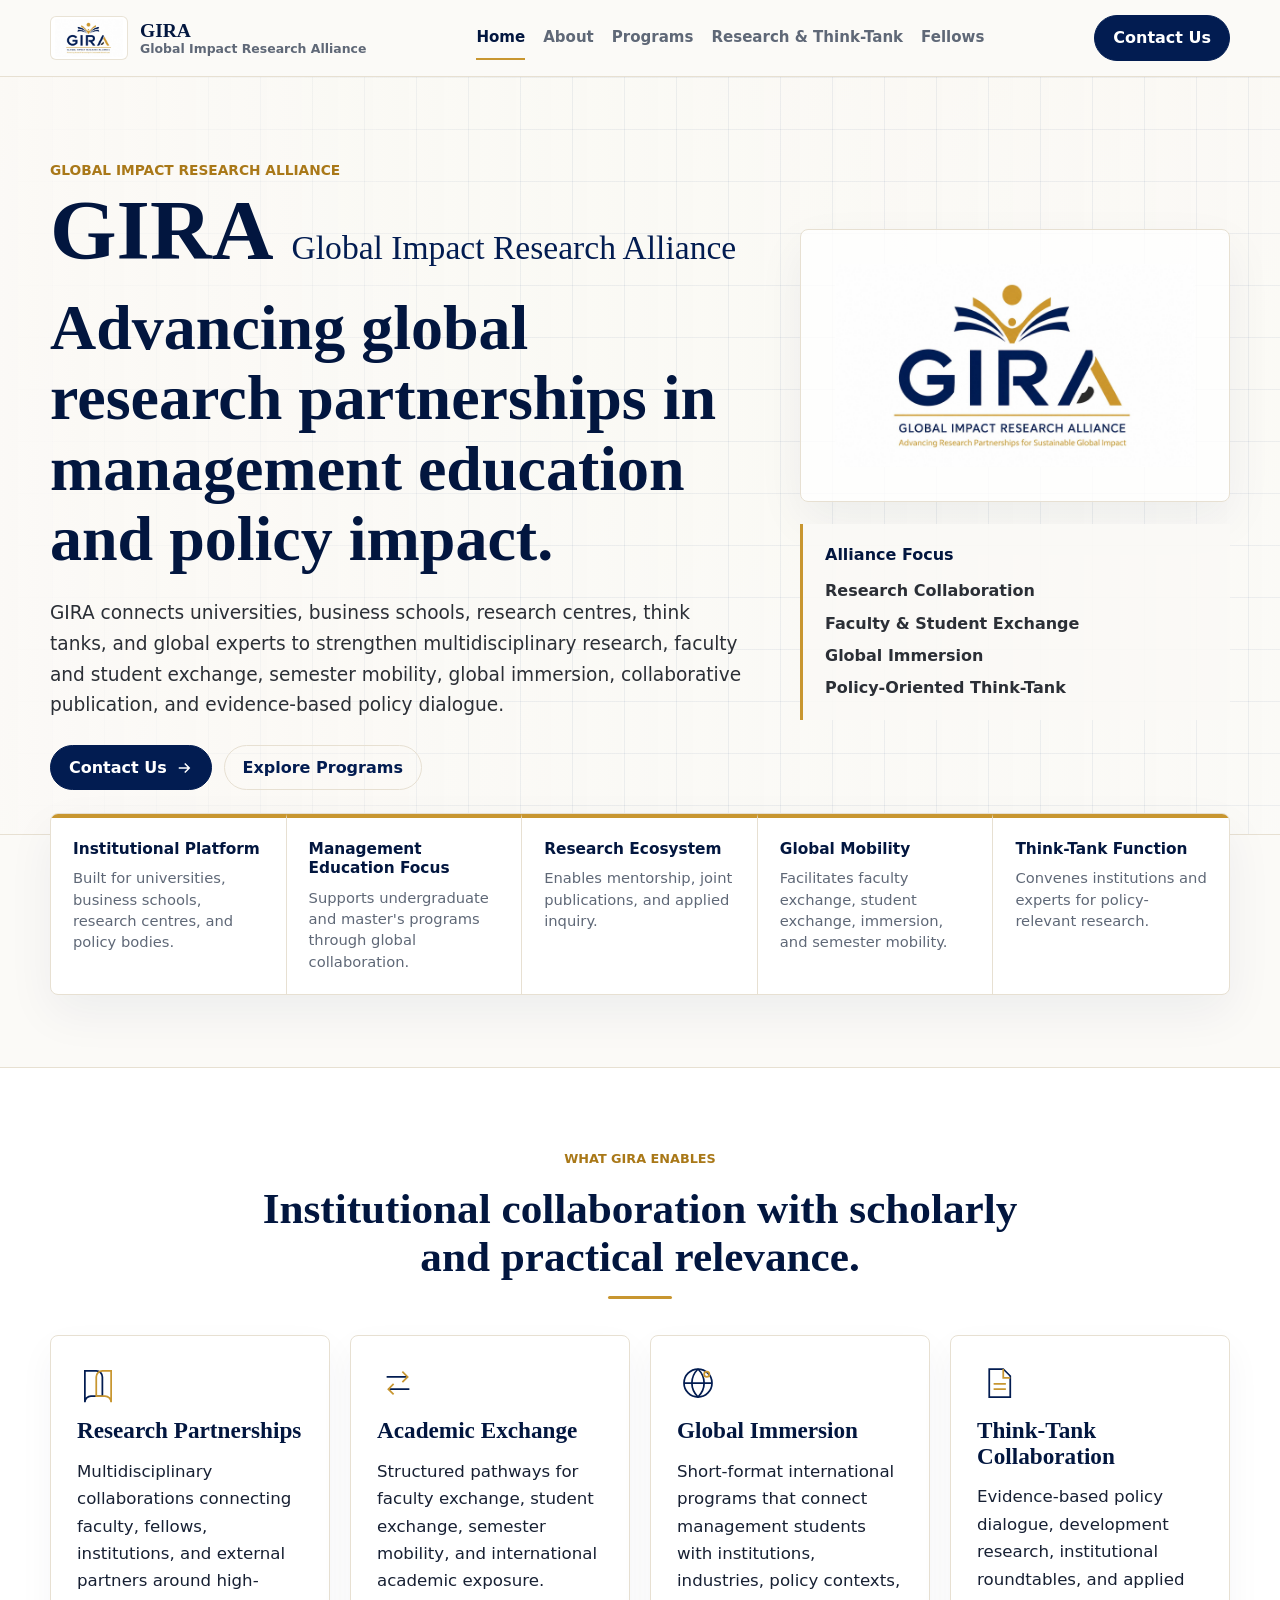
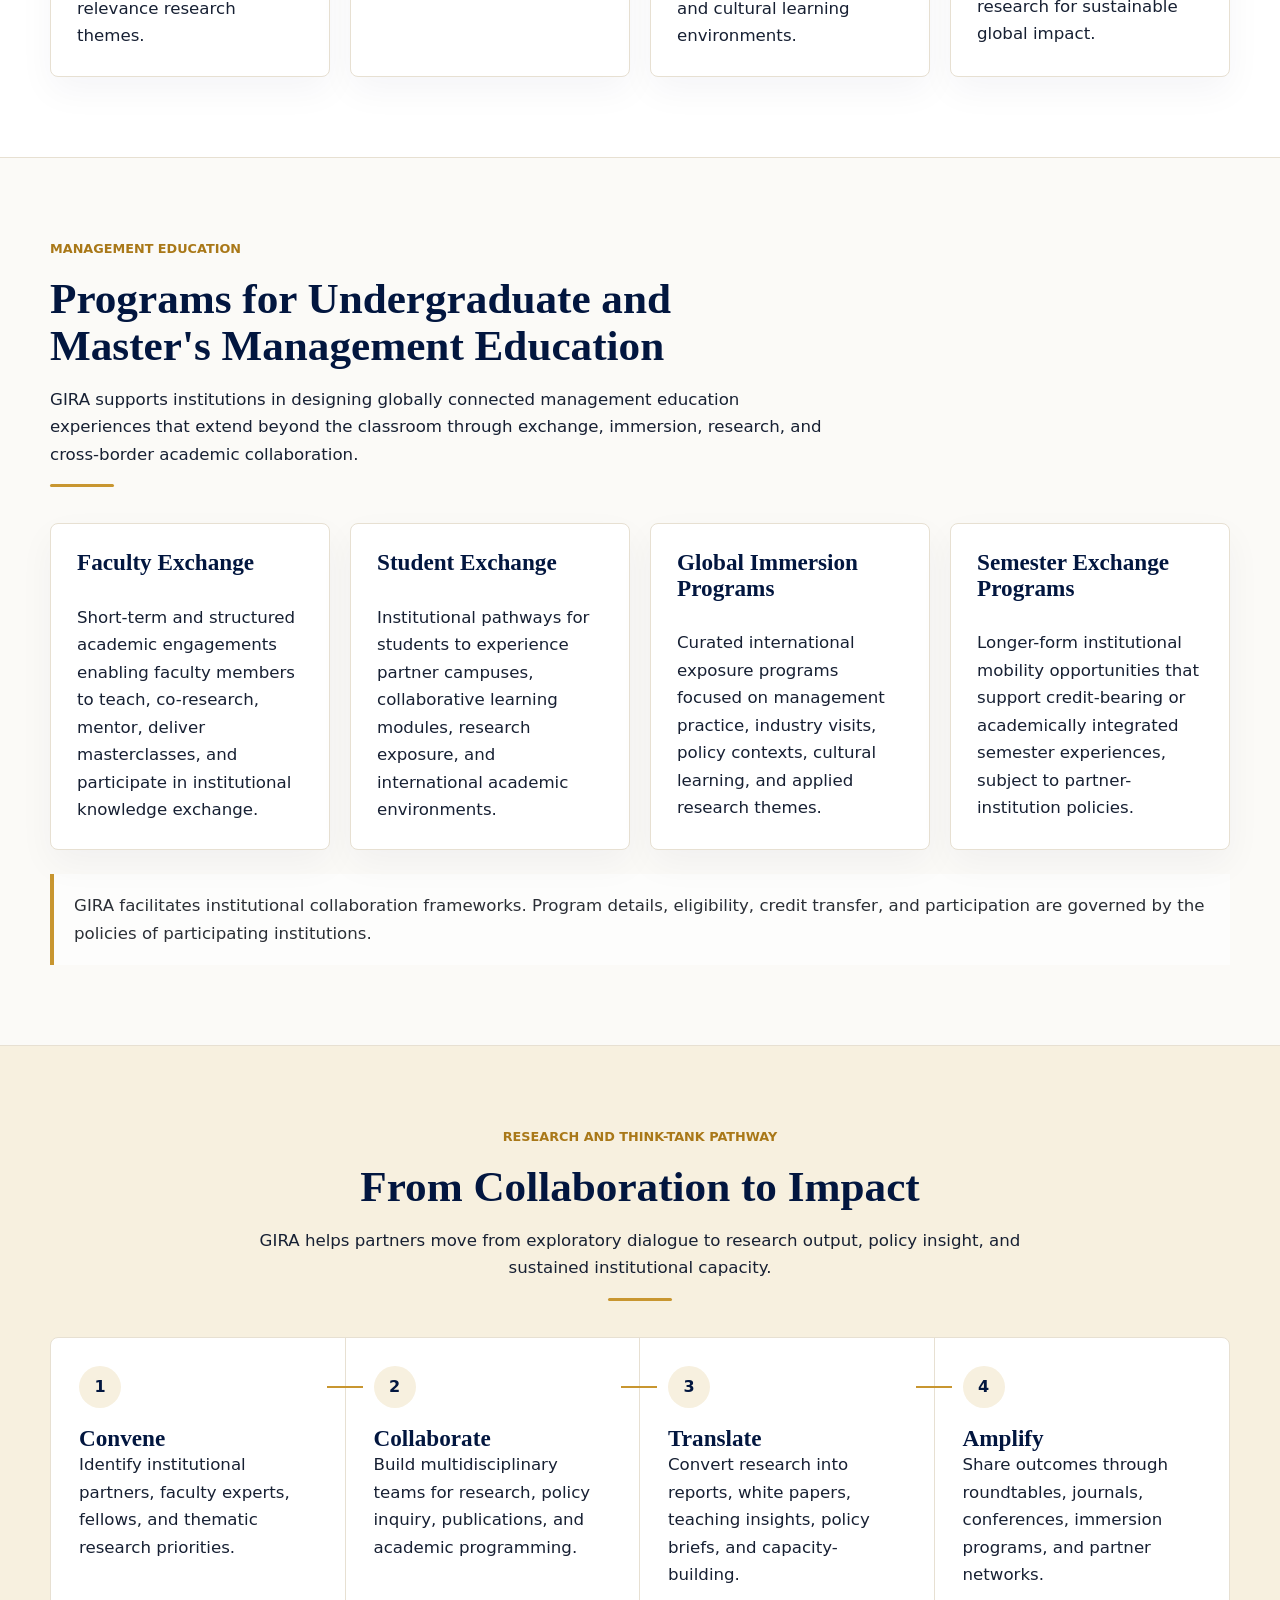
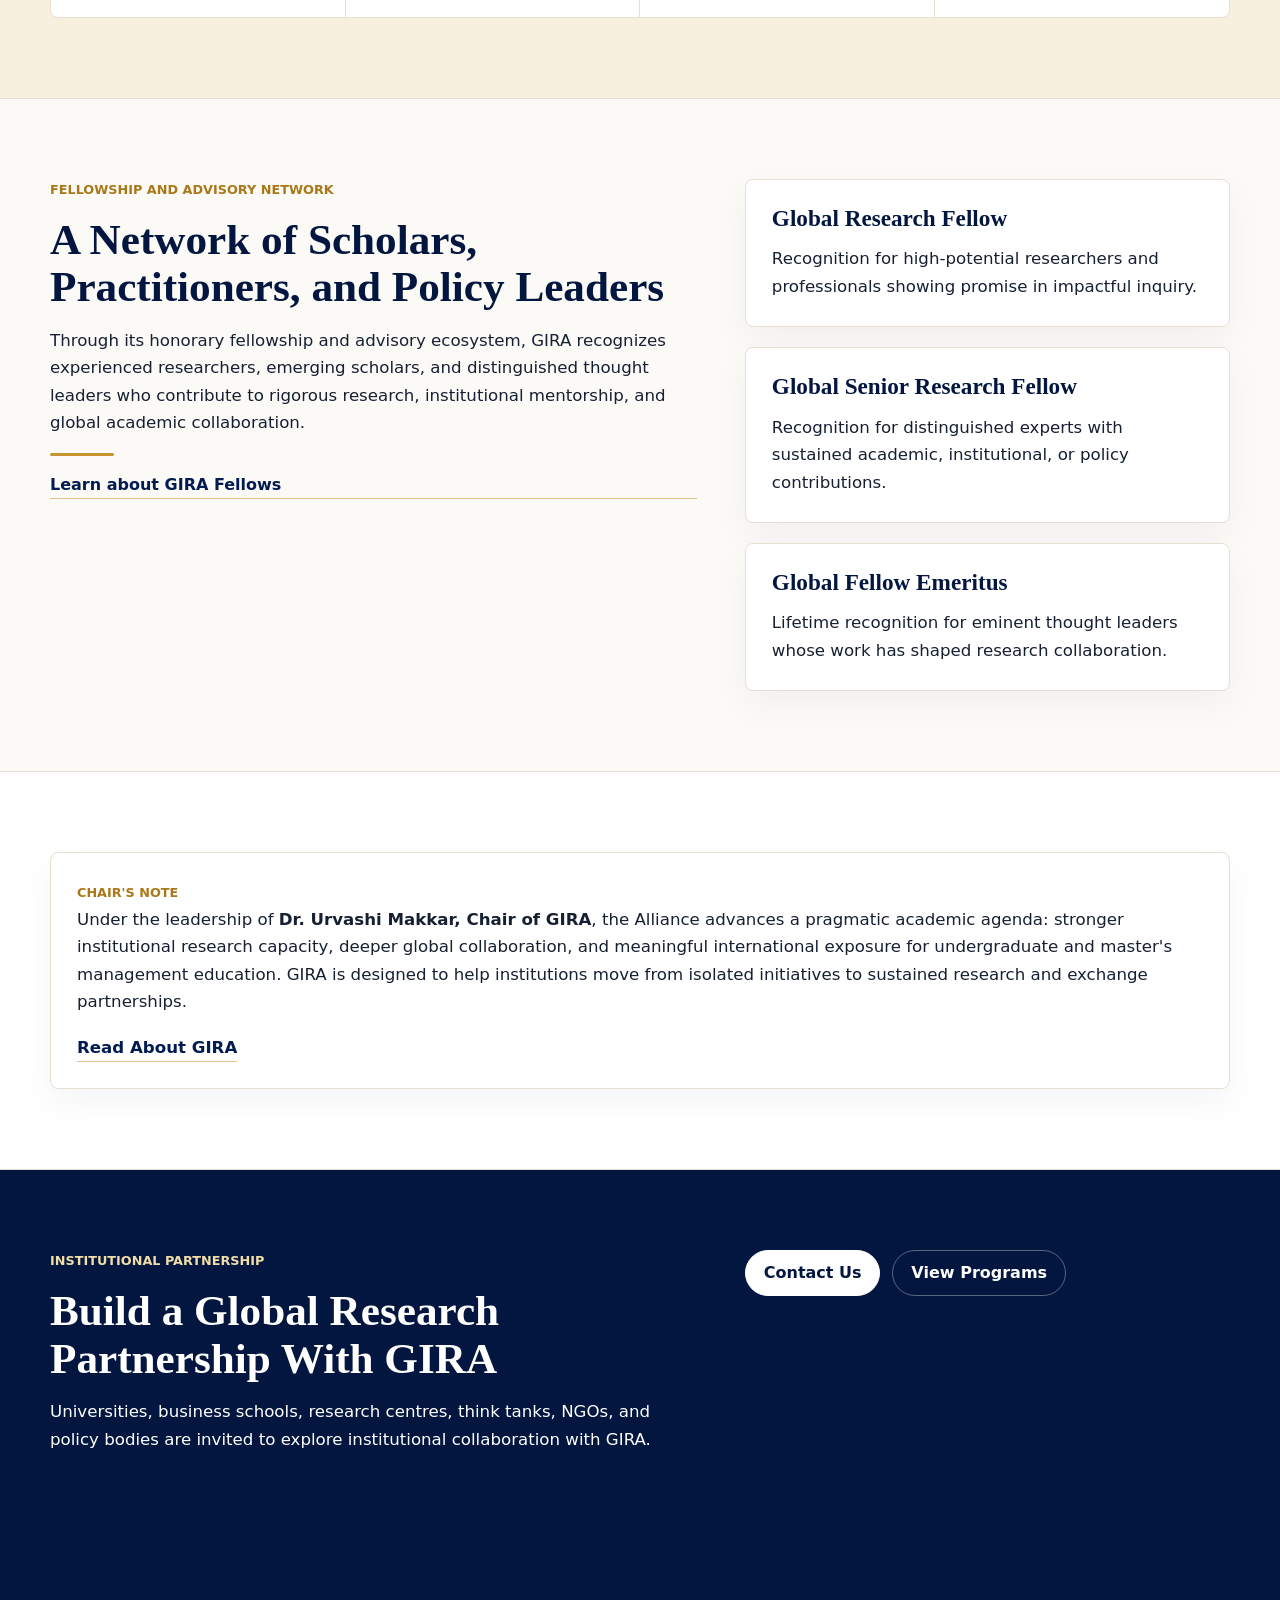
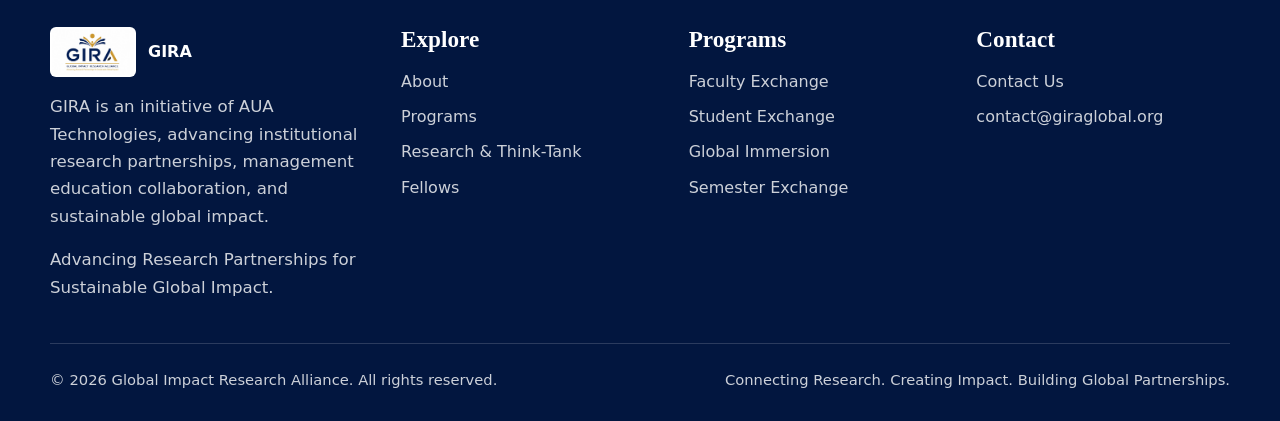
==== commit e7a6ecfd: "Update GIRA website contact details" ====
--- a/index.html
+++ b/index.html
@@ -304,7 +304,7 @@
             <h3>Contact</h3>
             <div class="footer-links">
               <a href="contact.html">Contact Us</a>
-              <a href="mailto:contact@girablobal.org">contact@girablobal.org</a>
+              <a href="mailto:contact@giraglobal.org">contact@giraglobal.org</a>
             </div>
           </div>
         </div>
--- a/assets/styles.css
+++ b/assets/styles.css
@@ -666,6 +666,34 @@
   border-bottom: 1px solid rgba(200, 150, 48, 0.55);
 }
 
+.contact-callout {
+  max-width: 880px;
+  margin-inline: auto;
+  padding: 44px;
+  text-align: center;
+  background: var(--gira-surface);
+  border: 1px solid var(--gira-line);
+  border-radius: 8px;
+  box-shadow: var(--shadow-soft);
+}
+
+.contact-callout h2 {
+  margin-top: 14px;
+  font-size: 3rem;
+  overflow-wrap: anywhere;
+}
+
+.contact-callout h2 a {
+  color: var(--gira-navy-950);
+  border-bottom: 2px solid rgba(200, 150, 48, 0.7);
+}
+
+.contact-callout p {
+  max-width: 680px;
+  margin: 22px auto 0;
+  color: var(--gira-muted);
+}
+
 .stepper {
   display: grid;
   grid-template-columns: repeat(4, minmax(0, 1fr));
@@ -940,24 +968,6 @@
 select[aria-invalid="true"],
 textarea[aria-invalid="true"] {
   border-color: #9d2b2b;
-}
-
-.honeypot {
-  position: absolute;
-  left: -9999px;
-  width: 1px;
-  height: 1px;
-  overflow: hidden;
-}
-
-.form-message {
-  min-height: 30px;
-  color: var(--gira-navy-950);
-  font-weight: 750;
-}
-
-.form-message.error {
-  color: #9d2b2b;
 }
 
 .site-footer {
@@ -1206,6 +1216,14 @@
     width: 100%;
   }
 
+  .contact-callout {
+    padding: 28px 18px;
+  }
+
+  .contact-callout h2 {
+    font-size: 1.7rem;
+  }
+
   .glance-grid,
   .grid-2,
   .form-grid {
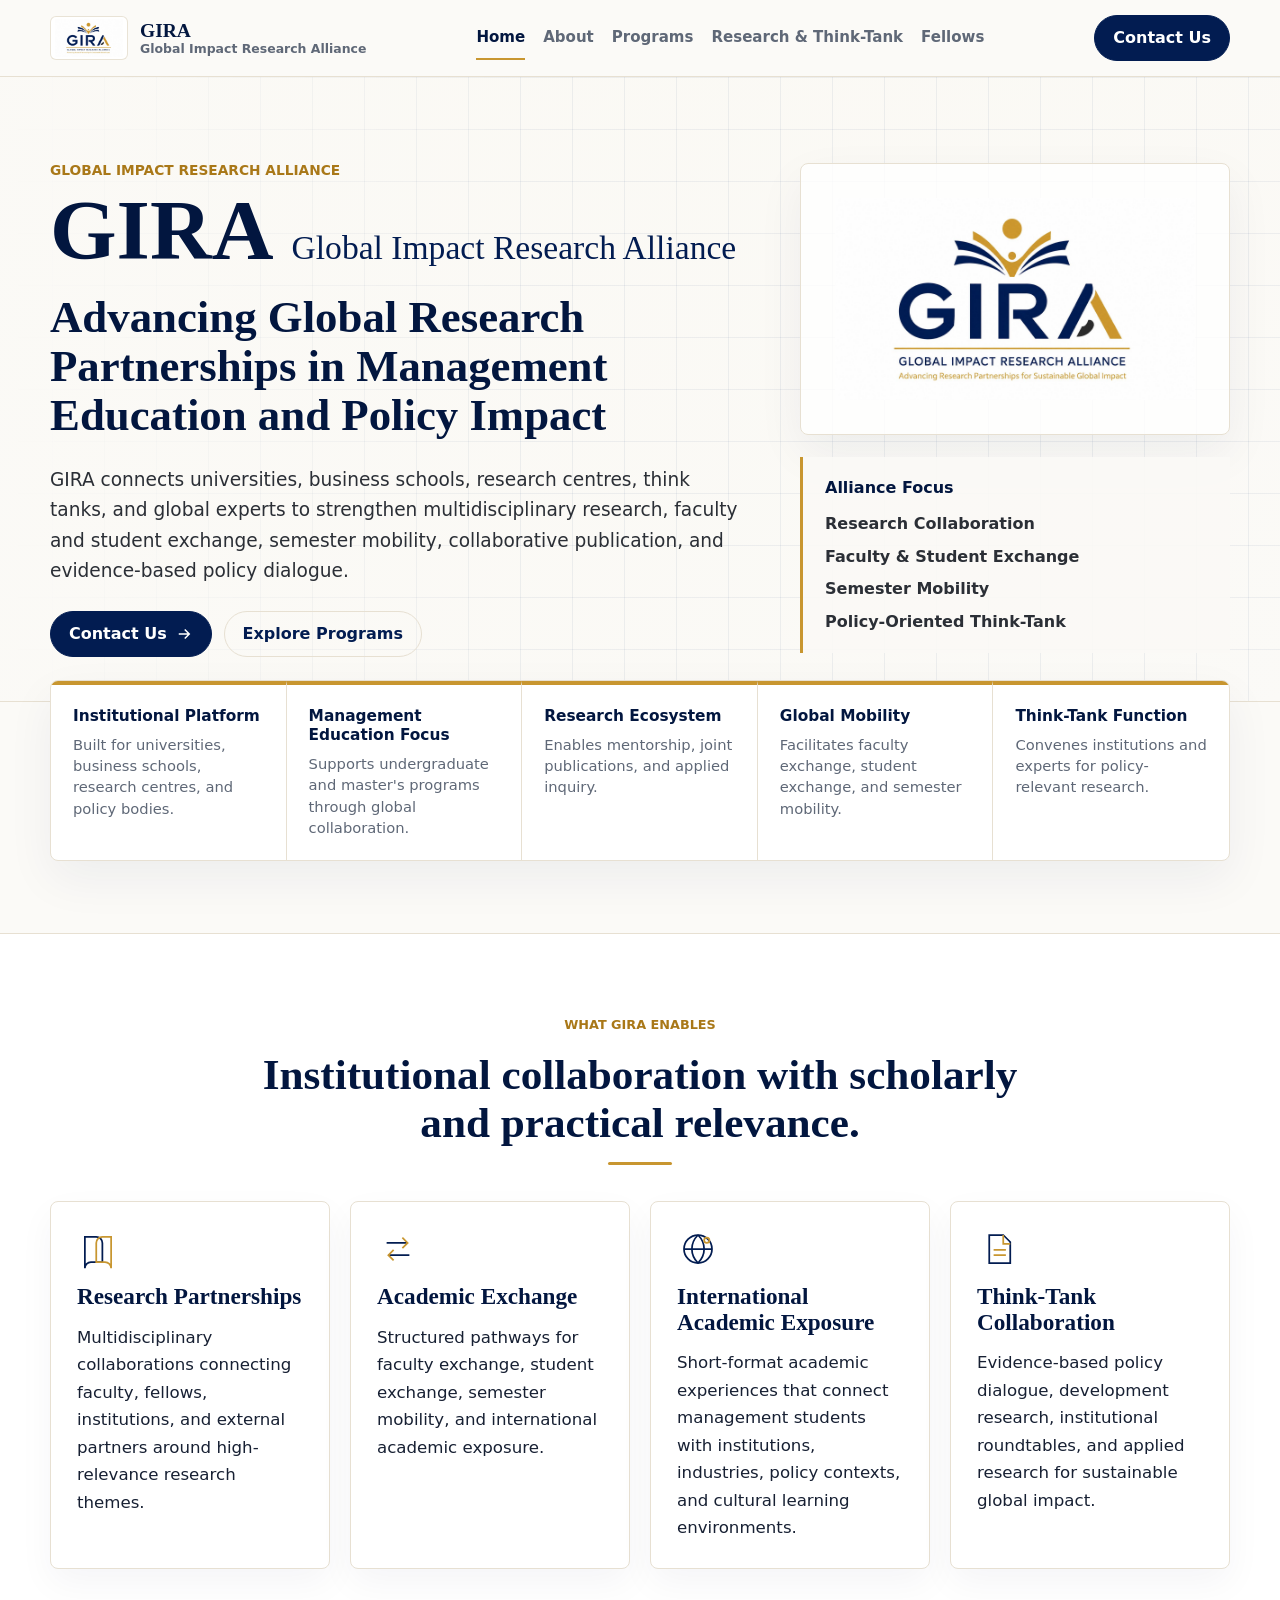
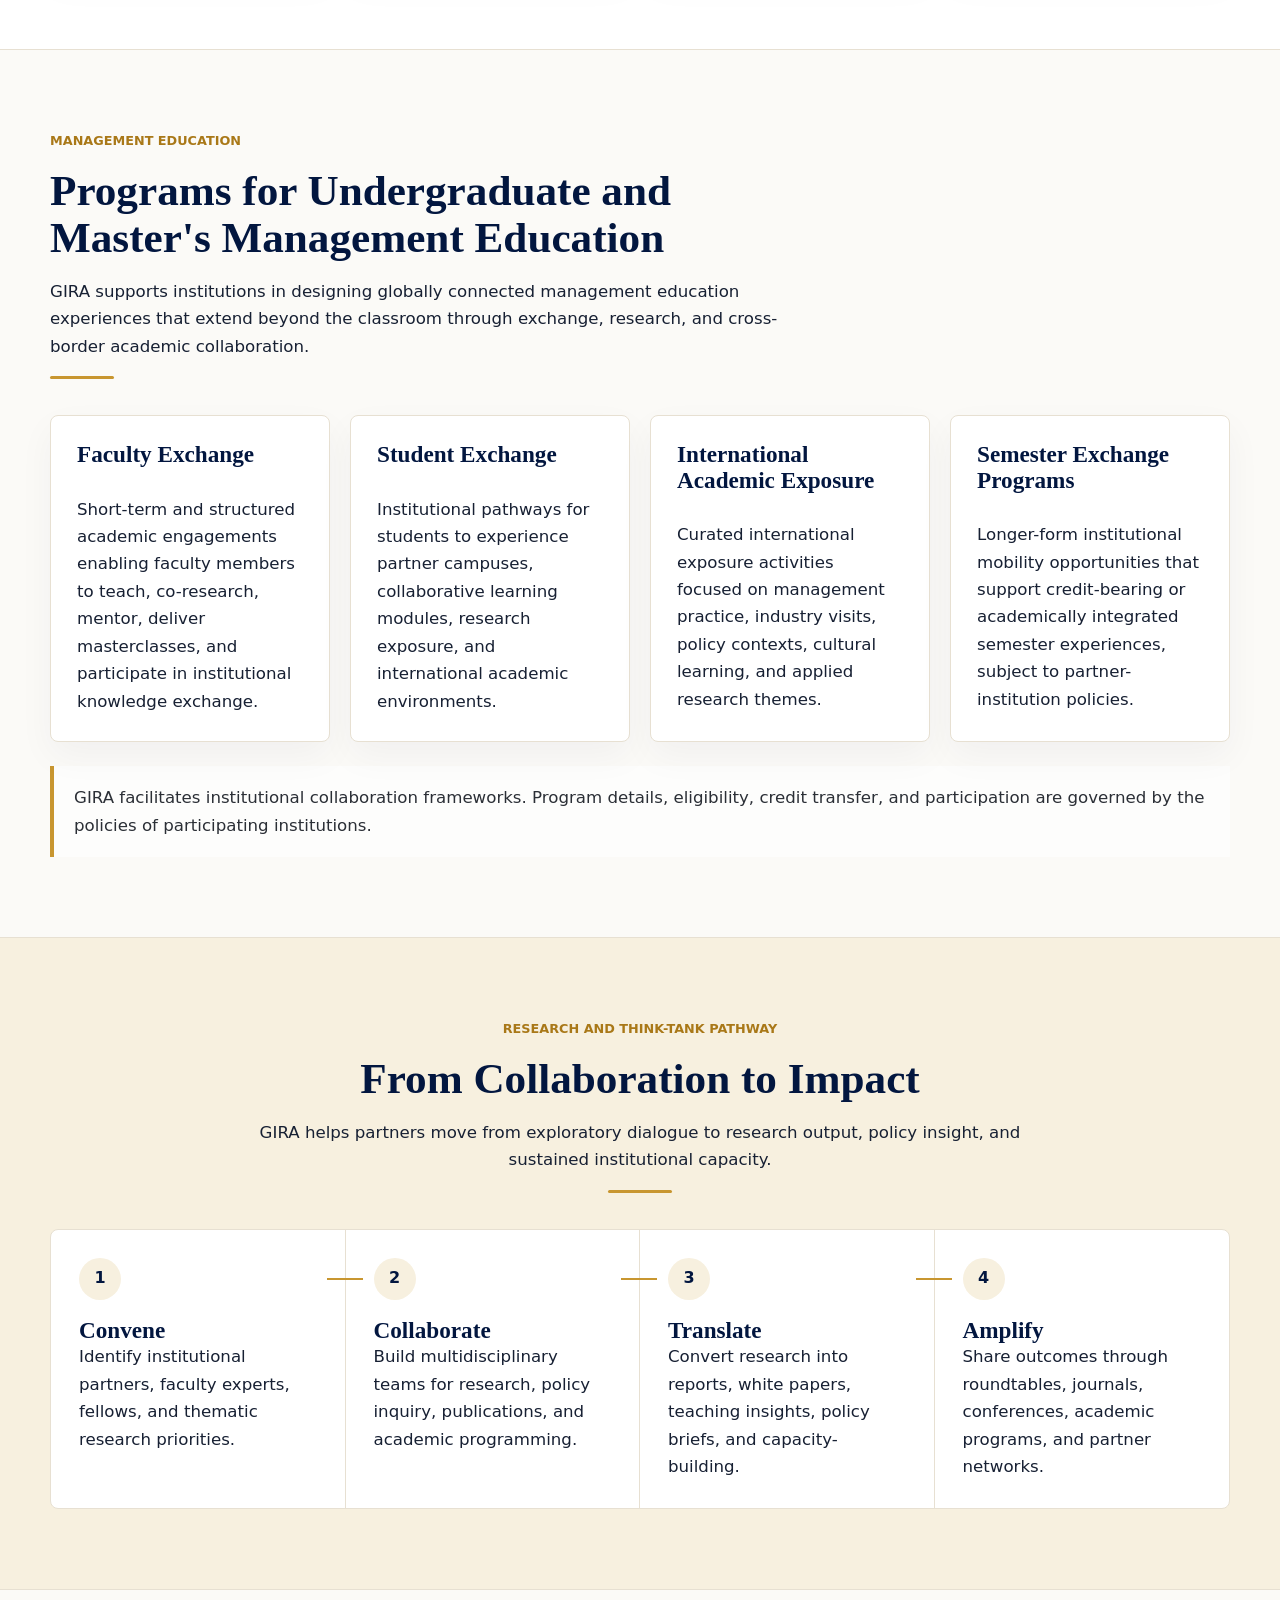
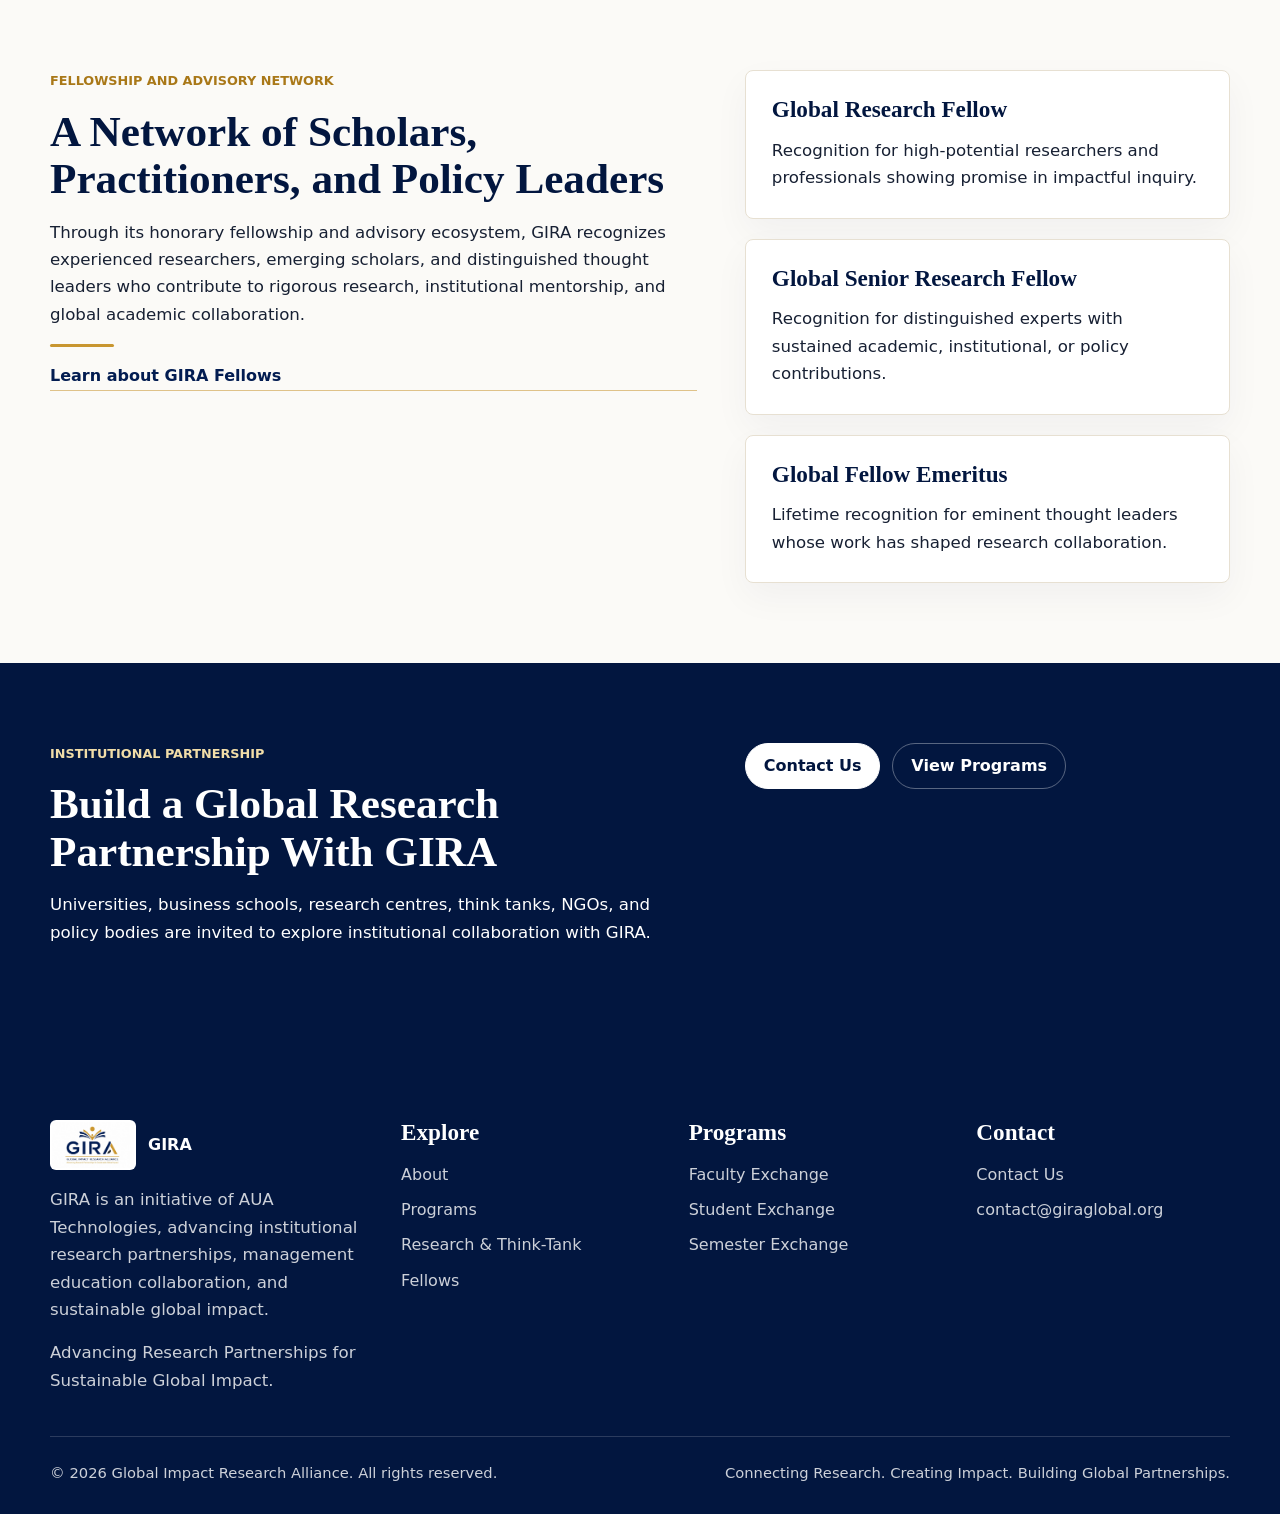
==== commit acaa6bda: "Refine GIRA website content" ====
--- a/index.html
+++ b/index.html
@@ -4,7 +4,7 @@
     <meta charset="utf-8">
     <meta name="viewport" content="width=device-width, initial-scale=1">
     <title>GIRA - Global Impact Research Alliance</title>
-    <meta name="description" content="Global Impact Research Alliance is an institutional platform for multidisciplinary research, management education partnerships, faculty and student exchange, global immersion, semester mobility, and policy-oriented collaboration.">
+    <meta name="description" content="Global Impact Research Alliance is an institutional platform for multidisciplinary research, management education partnerships, faculty and student exchange, semester mobility, and policy-oriented collaboration.">
     <link rel="stylesheet" href="assets/styles.css">
   </head>
   <body>
@@ -48,8 +48,8 @@
                 <span>Global Impact Research Alliance</span>
               </div>
             </div>
-            <h1 id="home-hero-title">Advancing global research partnerships in management education and policy impact.</h1>
-            <p class="lead">GIRA connects universities, business schools, research centres, think tanks, and global experts to strengthen multidisciplinary research, faculty and student exchange, semester mobility, global immersion, collaborative publication, and evidence-based policy dialogue.</p>
+            <h1 id="home-hero-title" class="hero-title">Advancing Global Research Partnerships in Management Education and Policy Impact</h1>
+            <p class="lead">GIRA connects universities, business schools, research centres, think tanks, and global experts to strengthen multidisciplinary research, faculty and student exchange, semester mobility, collaborative publication, and evidence-based policy dialogue.</p>
             <div class="hero-actions" aria-label="Homepage actions">
               <a class="btn btn-primary" href="contact.html">
                 Contact Us
@@ -69,7 +69,7 @@
               <ul>
                 <li>Research Collaboration</li>
                 <li>Faculty &amp; Student Exchange</li>
-                <li>Global Immersion</li>
+                <li>Semester Mobility</li>
                 <li>Policy-Oriented Think-Tank</li>
               </ul>
             </div>
@@ -95,7 +95,7 @@
             </div>
             <div class="glance-item">
               <strong>Global Mobility</strong>
-              <span>Facilitates faculty exchange, student exchange, immersion, and semester mobility.</span>
+              <span>Facilitates faculty exchange, student exchange, and semester mobility.</span>
             </div>
             <div class="glance-item">
               <strong>Think-Tank Function</strong>
@@ -137,8 +137,8 @@
                 <path d="M8 24h32M24 8c5 5 7 10 7 16s-2 11-7 16M24 8c-5 5-7 10-7 16s2 11 7 16"></path>
                 <circle class="accent" cx="34" cy="14" r="3"></circle>
               </svg>
-              <h3>Global Immersion</h3>
-              <p>Short-format international programs that connect management students with institutions, industries, policy contexts, and cultural learning environments.</p>
+              <h3>International Academic Exposure</h3>
+              <p>Short-format academic experiences that connect management students with institutions, industries, policy contexts, and cultural learning environments.</p>
             </article>
             <article class="card">
               <svg class="icon-line" viewBox="0 0 48 48" aria-hidden="true" fill="none" stroke="currentColor" stroke-width="2">
@@ -157,7 +157,7 @@
           <div class="section-header">
             <span class="eyebrow">Management Education</span>
             <h2 id="programs-title">Programs for Undergraduate and Master's Management Education</h2>
-            <p>GIRA supports institutions in designing globally connected management education experiences that extend beyond the classroom through exchange, immersion, research, and cross-border academic collaboration.</p>
+            <p>GIRA supports institutions in designing globally connected management education experiences that extend beyond the classroom through exchange, research, and cross-border academic collaboration.</p>
             <div class="section-rule"></div>
           </div>
           <div class="grid grid-4">
@@ -170,8 +170,8 @@
               <p>Institutional pathways for students to experience partner campuses, collaborative learning modules, research exposure, and international academic environments.</p>
             </article>
             <article class="card program-card">
-              <h3>Global Immersion Programs</h3>
-              <p>Curated international exposure programs focused on management practice, industry visits, policy contexts, cultural learning, and applied research themes.</p>
+              <h3>International Academic Exposure</h3>
+              <p>Curated international exposure activities focused on management practice, industry visits, policy contexts, cultural learning, and applied research themes.</p>
             </article>
             <article class="card program-card">
               <h3>Semester Exchange Programs</h3>
@@ -209,7 +209,7 @@
             <article class="step">
               <span class="step-number">4</span>
               <h3>Amplify</h3>
-              <p>Share outcomes through roundtables, journals, conferences, immersion programs, and partner networks.</p>
+              <p>Share outcomes through roundtables, journals, conferences, academic programs, and partner networks.</p>
             </article>
           </div>
         </div>
@@ -240,19 +240,6 @@
               <p>Lifetime recognition for eminent thought leaders whose work has shaped research collaboration.</p>
             </article>
           </div>
-        </div>
-      </section>
-
-      <section class="surface-band" aria-labelledby="chair-title">
-        <div class="container">
-          <article class="card chair-note chair-note-simple">
-            <div>
-              <span class="eyebrow">Chair's Note</span>
-              <h2 class="visually-hidden" id="chair-title">Chair's Note</h2>
-              <p>Under the leadership of <strong>Dr. Urvashi Makkar, Chair of GIRA</strong>, the Alliance advances a pragmatic academic agenda: stronger institutional research capacity, deeper global collaboration, and meaningful international exposure for undergraduate and master's management education. GIRA is designed to help institutions move from isolated initiatives to sustained research and exchange partnerships.</p>
-              <p class="mt-18"><a class="text-link" href="about.html">Read About GIRA</a></p>
-            </div>
-          </article>
         </div>
       </section>
 
@@ -296,7 +283,6 @@
             <div class="footer-links">
               <a href="programs.html#faculty-exchange">Faculty Exchange</a>
               <a href="programs.html#student-exchange">Student Exchange</a>
-              <a href="programs.html#global-immersion">Global Immersion</a>
               <a href="programs.html#semester-exchange">Semester Exchange</a>
             </div>
           </div>
--- a/assets/styles.css
+++ b/assets/styles.css
@@ -293,6 +293,10 @@
   font-size: 4rem;
 }
 
+.hero-title {
+  font-size: 2.8rem;
+}
+
 h2 {
   font-size: 2.7rem;
 }
@@ -741,31 +745,6 @@
   color: var(--gira-navy-950);
   font-weight: 850;
   margin-bottom: 18px;
-}
-
-.chair-note {
-  display: grid;
-  grid-template-columns: 110px minmax(0, 1fr);
-  gap: 28px;
-  align-items: start;
-}
-
-.chair-note-simple {
-  grid-template-columns: 1fr;
-}
-
-.chair-mark {
-  width: 100px;
-  height: 100px;
-  display: grid;
-  place-items: center;
-  border-radius: 8px;
-  background: var(--gira-soft-gold);
-  border: 1px solid var(--gira-line);
-  color: var(--gira-navy-950);
-  font-family: Georgia, "Times New Roman", serif;
-  font-size: 2.2rem;
-  font-weight: 700;
 }
 
 .cta-section {
@@ -1035,6 +1014,10 @@
 
   h1 {
     font-size: 3.35rem;
+  }
+
+  .hero-title {
+    font-size: 2.35rem;
   }
 
   .hero-brand-name strong {
@@ -1127,6 +1110,10 @@
     font-size: 2.72rem;
   }
 
+  .hero-title {
+    font-size: 1.9rem;
+  }
+
   h2 {
     font-size: 2.15rem;
   }
@@ -1186,6 +1173,10 @@
     font-size: 2.28rem;
   }
 
+  .hero-title {
+    font-size: 1.6rem;
+  }
+
   .hero-brand-name {
     display: grid;
     gap: 10px;
@@ -1233,10 +1224,6 @@
   .glance-item,
   .glance-item:nth-child(2n) {
     border-right: 0;
-  }
-
-  .chair-note {
-    grid-template-columns: 1fr;
   }
 
   .footer-bottom {
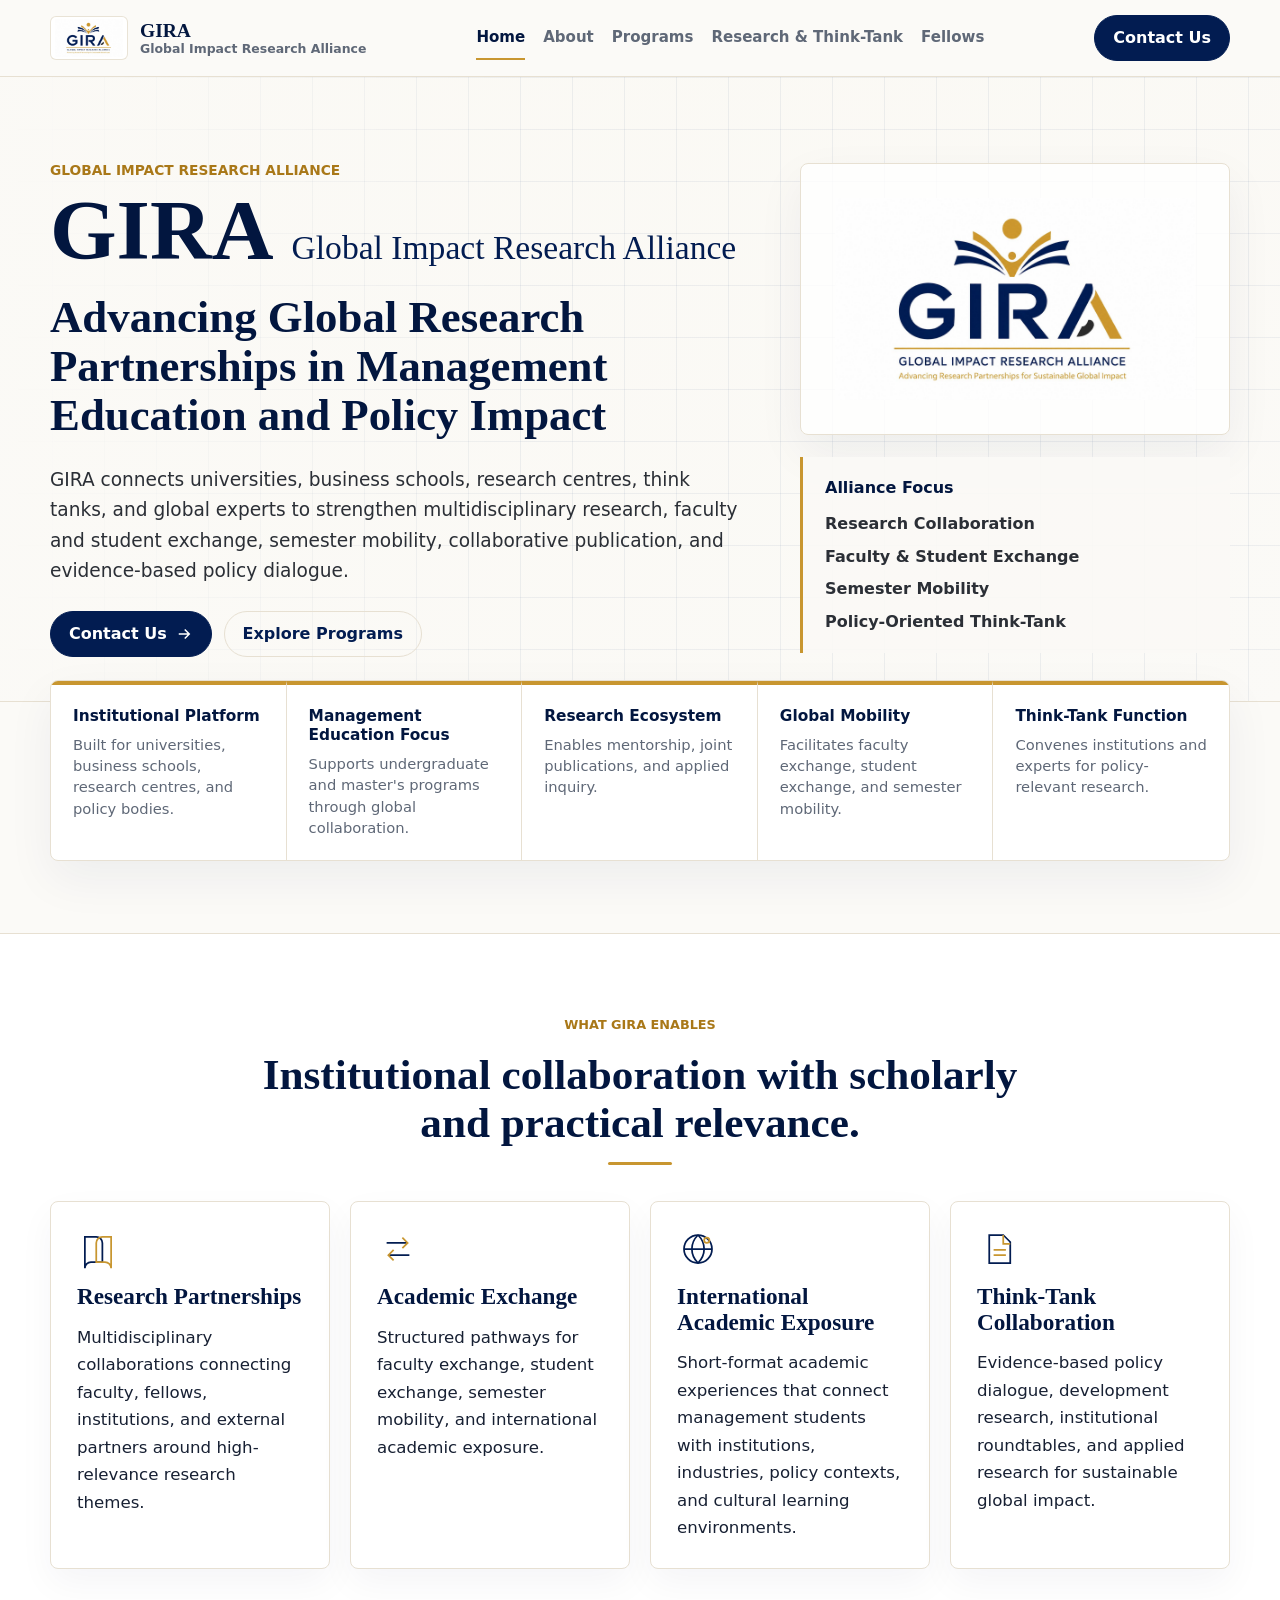
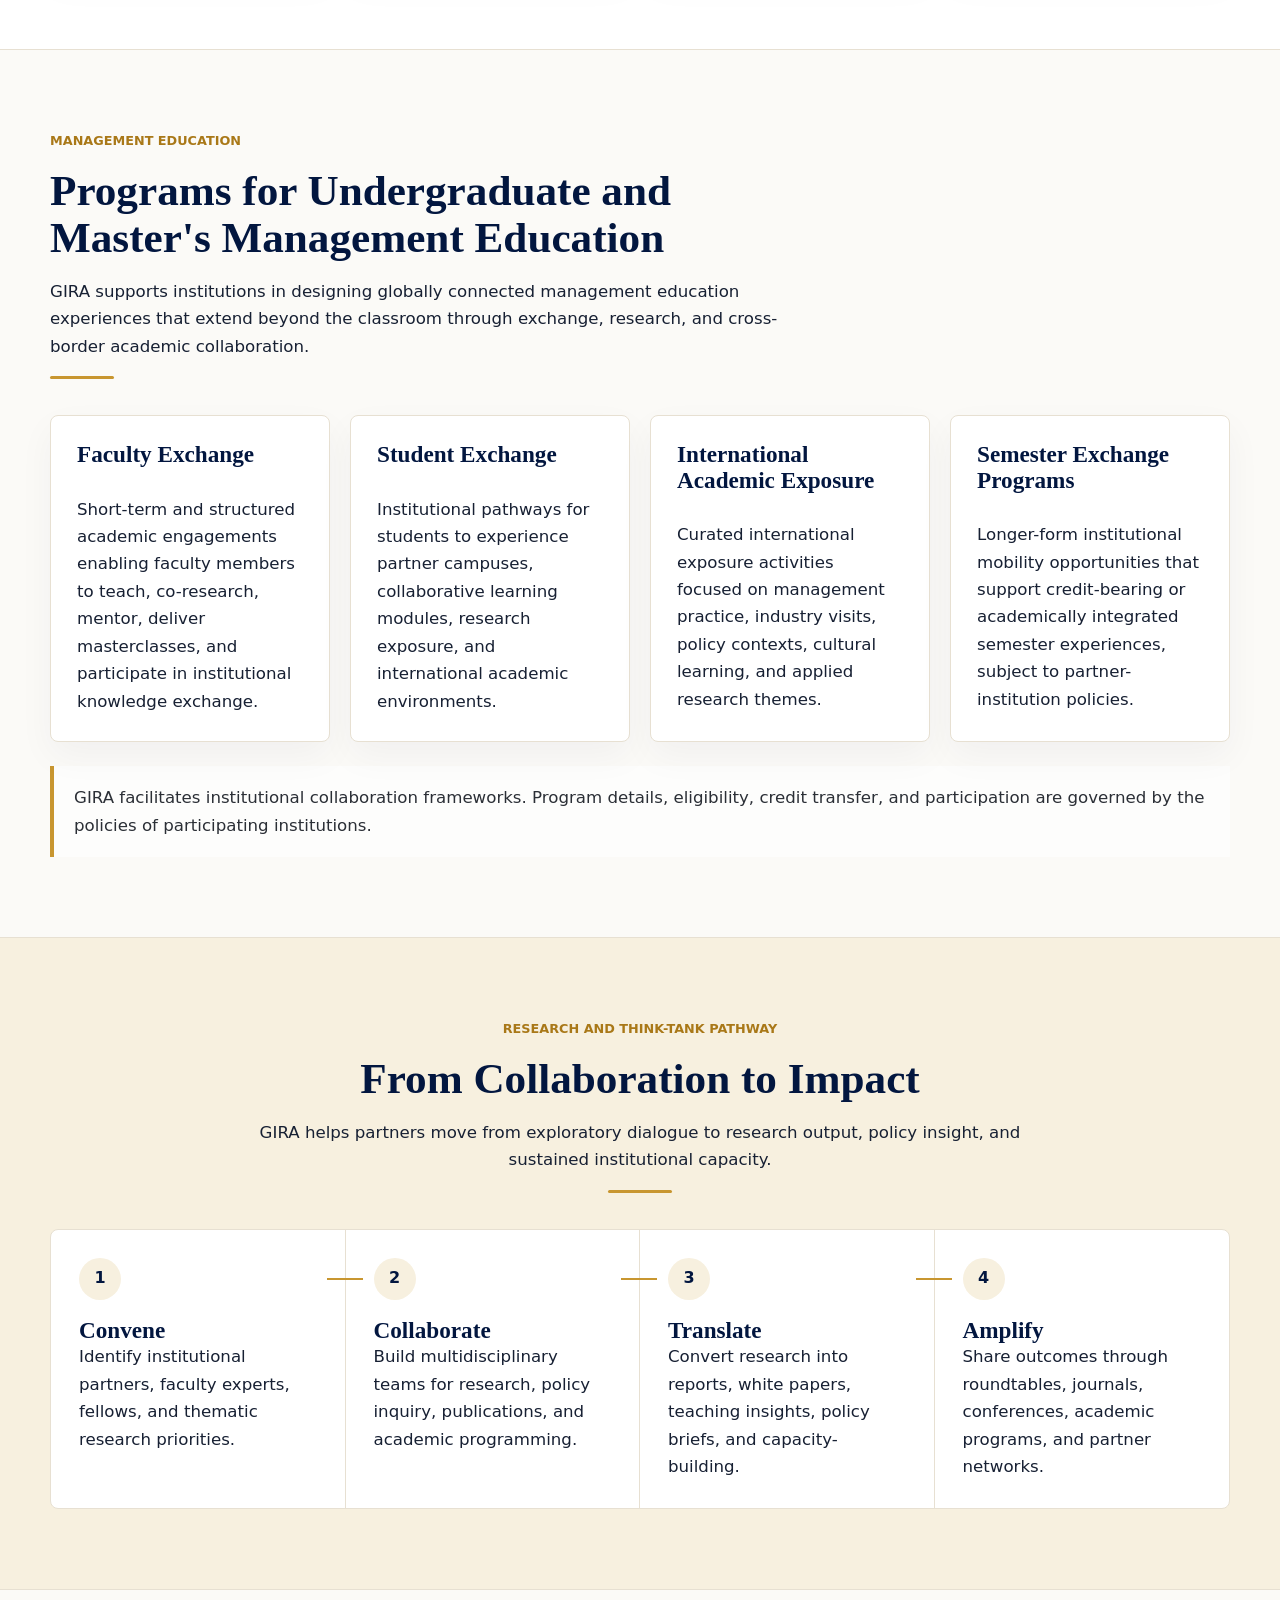
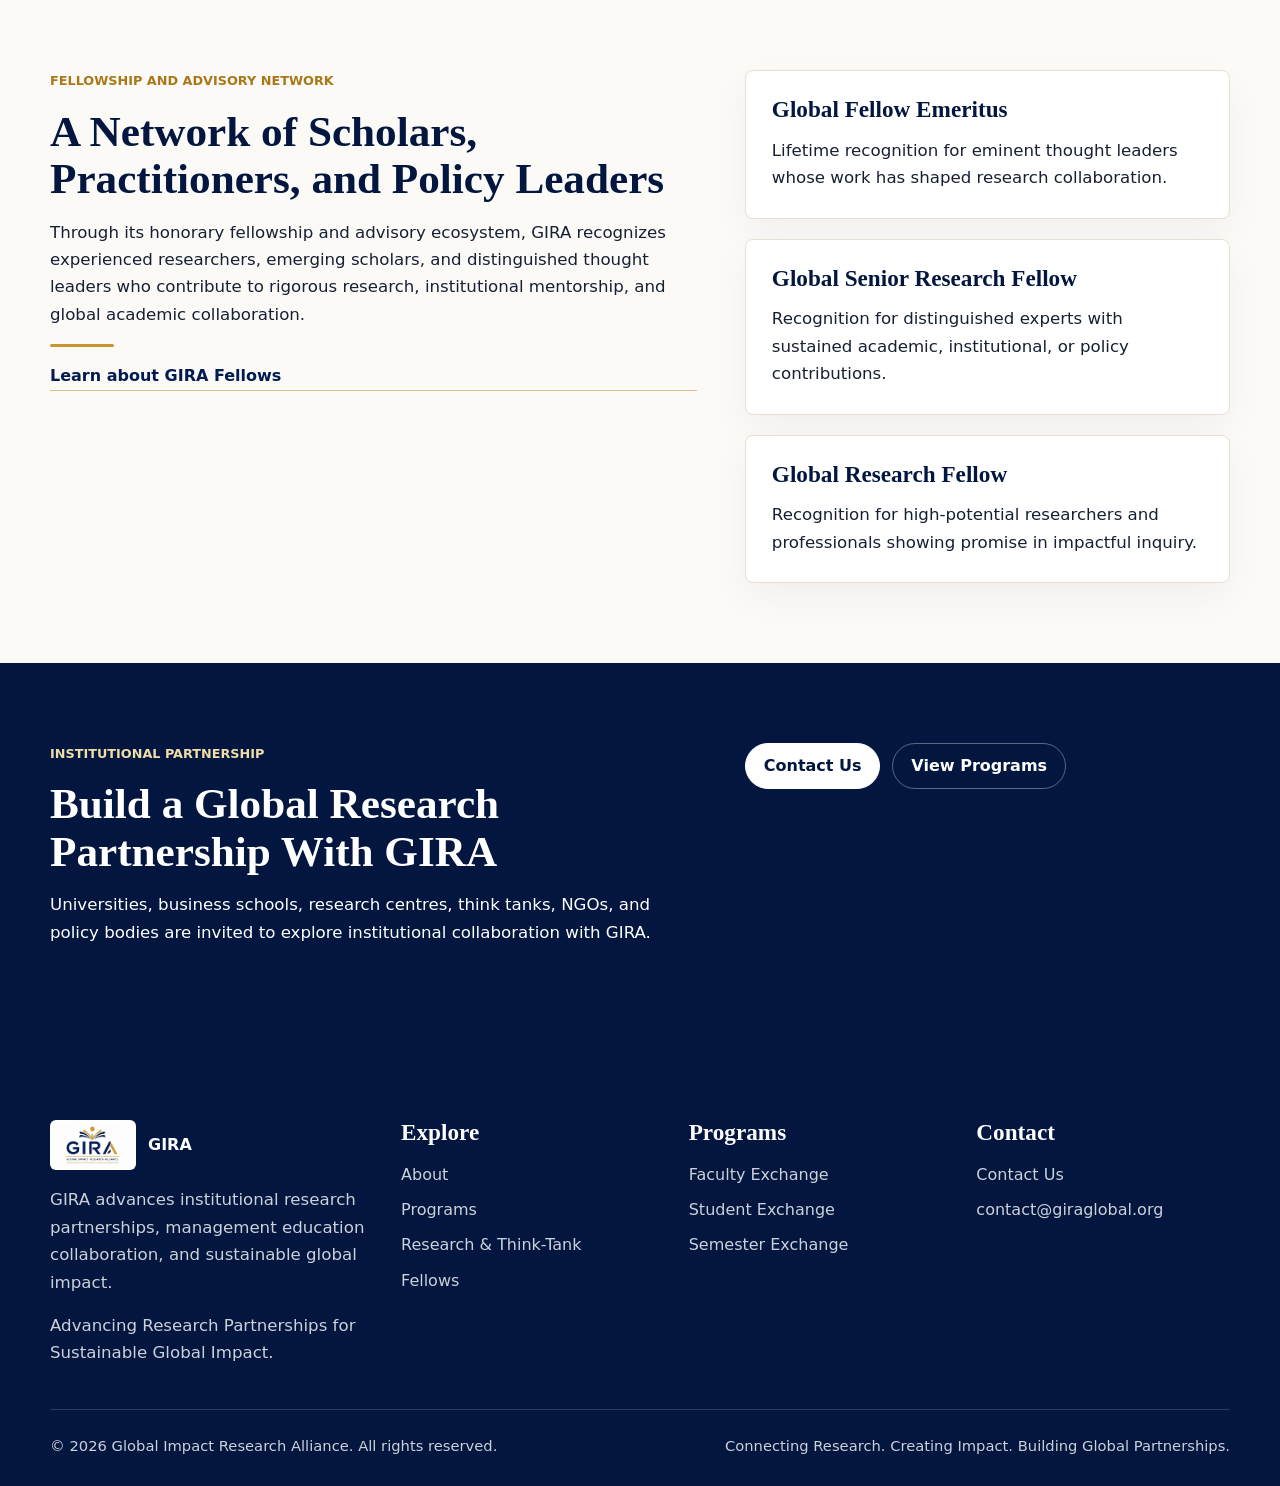
==== commit 8ed84ed3: "Update fellowship wording and favicon" ====
--- a/index.html
+++ b/index.html
@@ -5,6 +5,7 @@
     <meta name="viewport" content="width=device-width, initial-scale=1">
     <title>GIRA - Global Impact Research Alliance</title>
     <meta name="description" content="Global Impact Research Alliance is an institutional platform for multidisciplinary research, management education partnerships, faculty and student exchange, semester mobility, and policy-oriented collaboration.">
+    <link rel="icon" href="assets/favicon.svg" type="image/svg+xml">
     <link rel="stylesheet" href="assets/styles.css">
   </head>
   <body>
@@ -228,16 +229,16 @@
           </div>
           <div class="grid">
             <article class="card">
+              <h3>Global Fellow Emeritus</h3>
+              <p>Lifetime recognition for eminent thought leaders whose work has shaped research collaboration.</p>
+            </article>
+            <article class="card">
+              <h3>Global Senior Research Fellow</h3>
+              <p>Recognition for distinguished experts with sustained academic, institutional, or policy contributions.</p>
+            </article>
+            <article class="card">
               <h3>Global Research Fellow</h3>
               <p>Recognition for high-potential researchers and professionals showing promise in impactful inquiry.</p>
-            </article>
-            <article class="card">
-              <h3>Global Senior Research Fellow</h3>
-              <p>Recognition for distinguished experts with sustained academic, institutional, or policy contributions.</p>
-            </article>
-            <article class="card">
-              <h3>Global Fellow Emeritus</h3>
-              <p>Lifetime recognition for eminent thought leaders whose work has shaped research collaboration.</p>
             </article>
           </div>
         </div>
@@ -266,7 +267,7 @@
               <img src="assets/gira-logo.jpeg" alt="GIRA logo">
               <strong>GIRA</strong>
             </a>
-            <p>GIRA is an initiative of AUA Technologies, advancing institutional research partnerships, management education collaboration, and sustainable global impact.</p>
+            <p>GIRA advances institutional research partnerships, management education collaboration, and sustainable global impact.</p>
             <p>Advancing Research Partnerships for Sustainable Global Impact.</p>
           </div>
           <div>
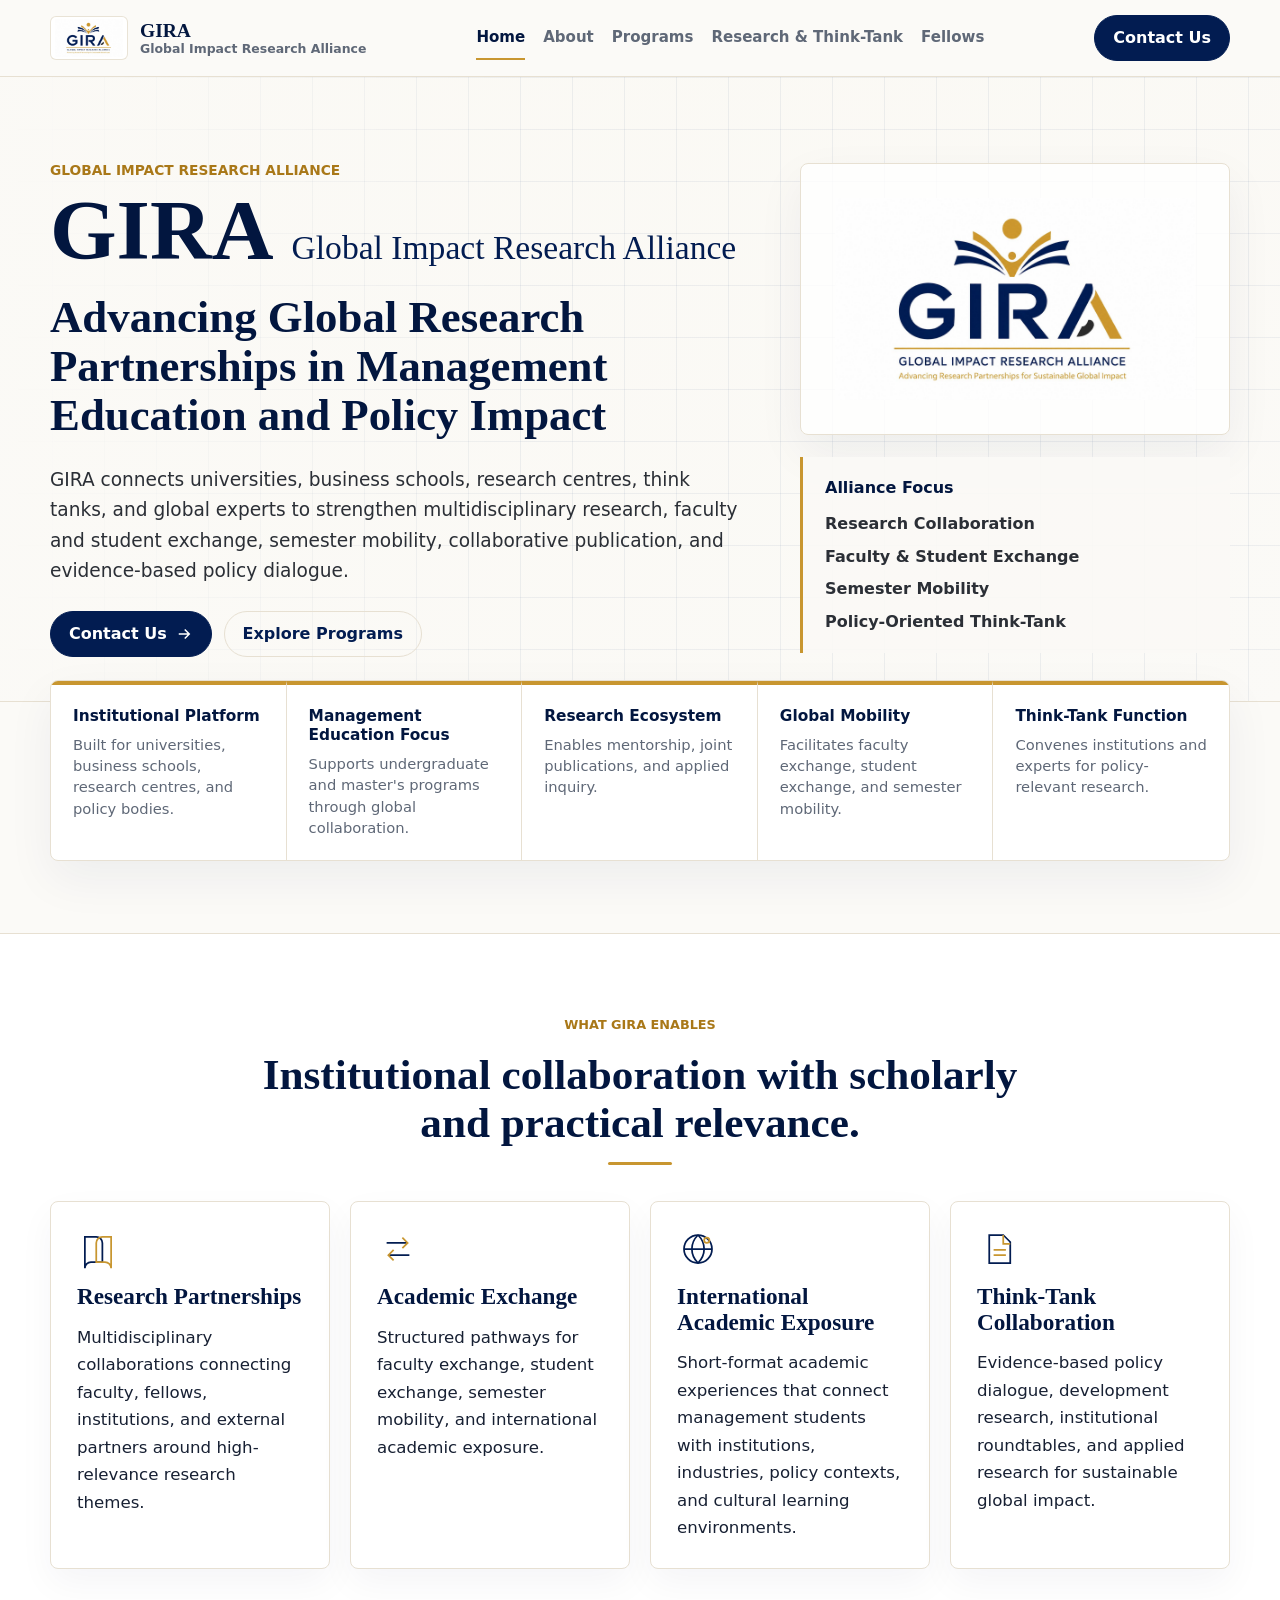
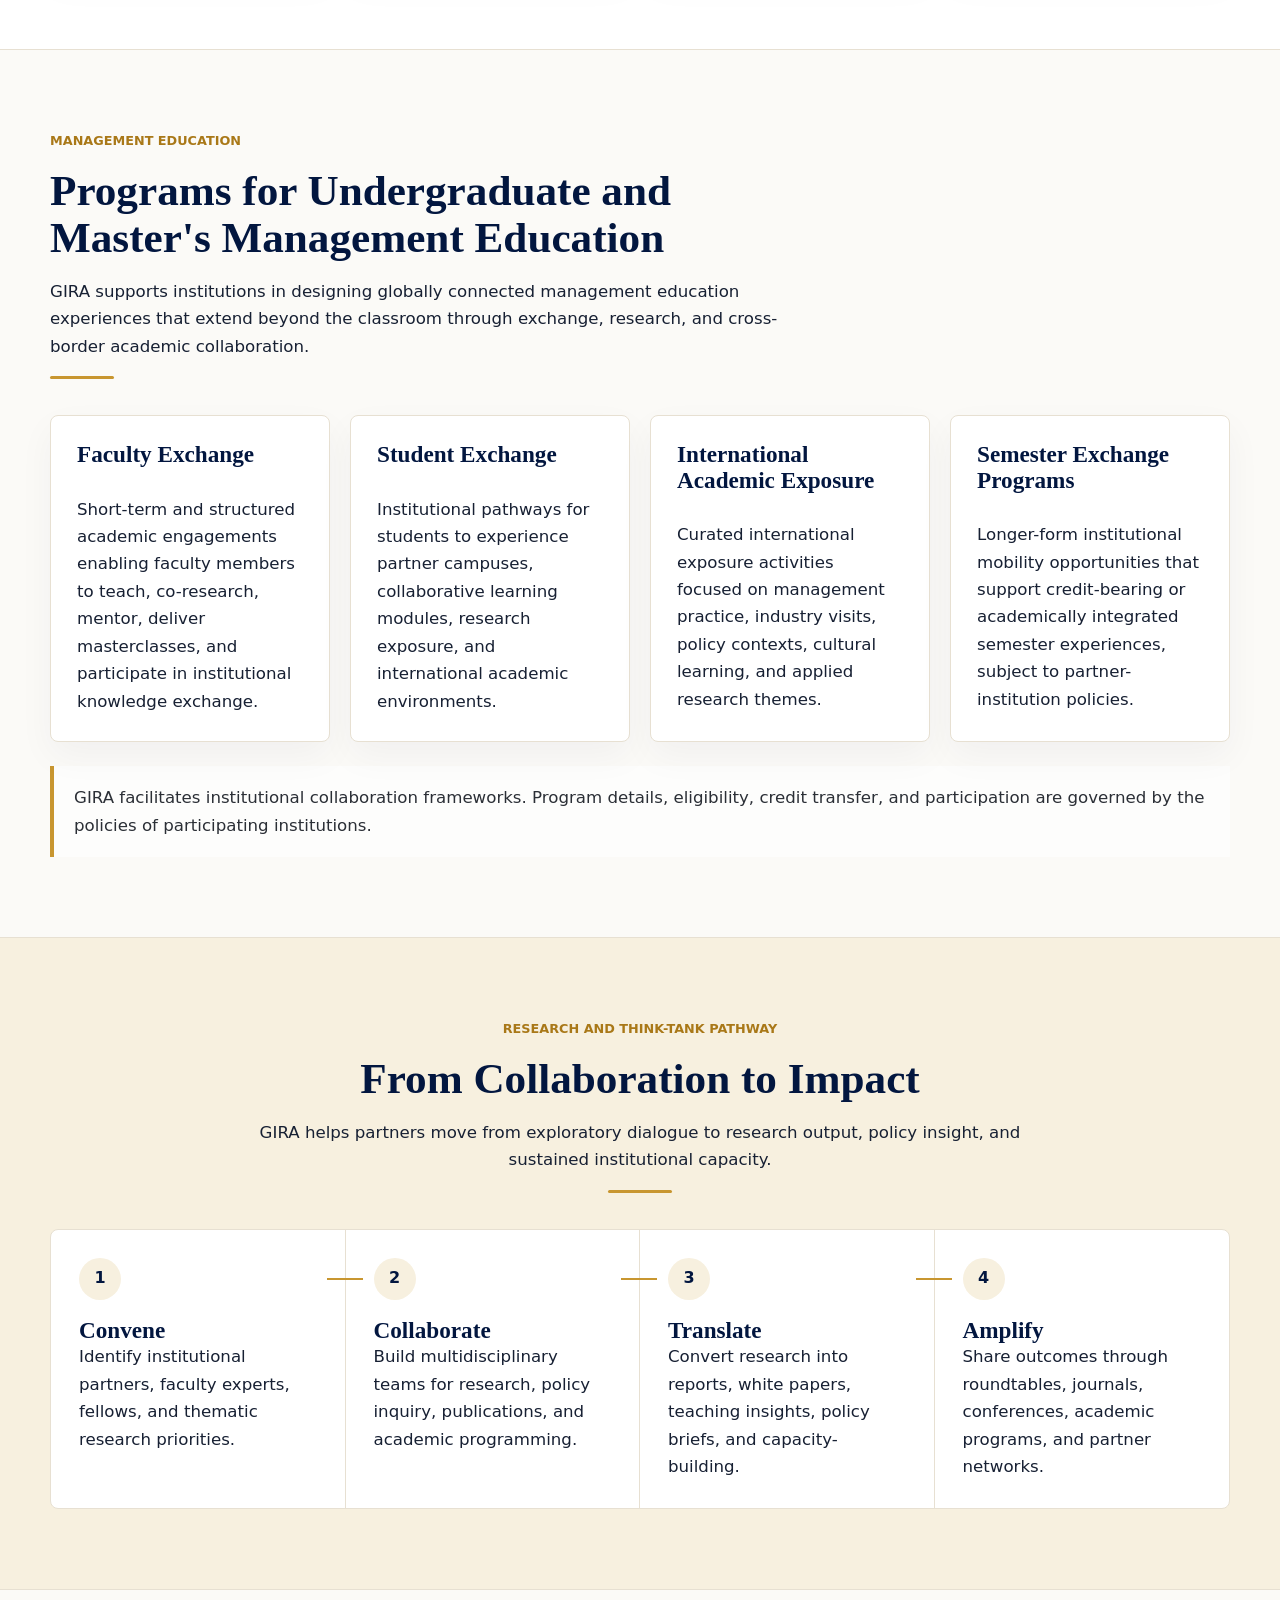
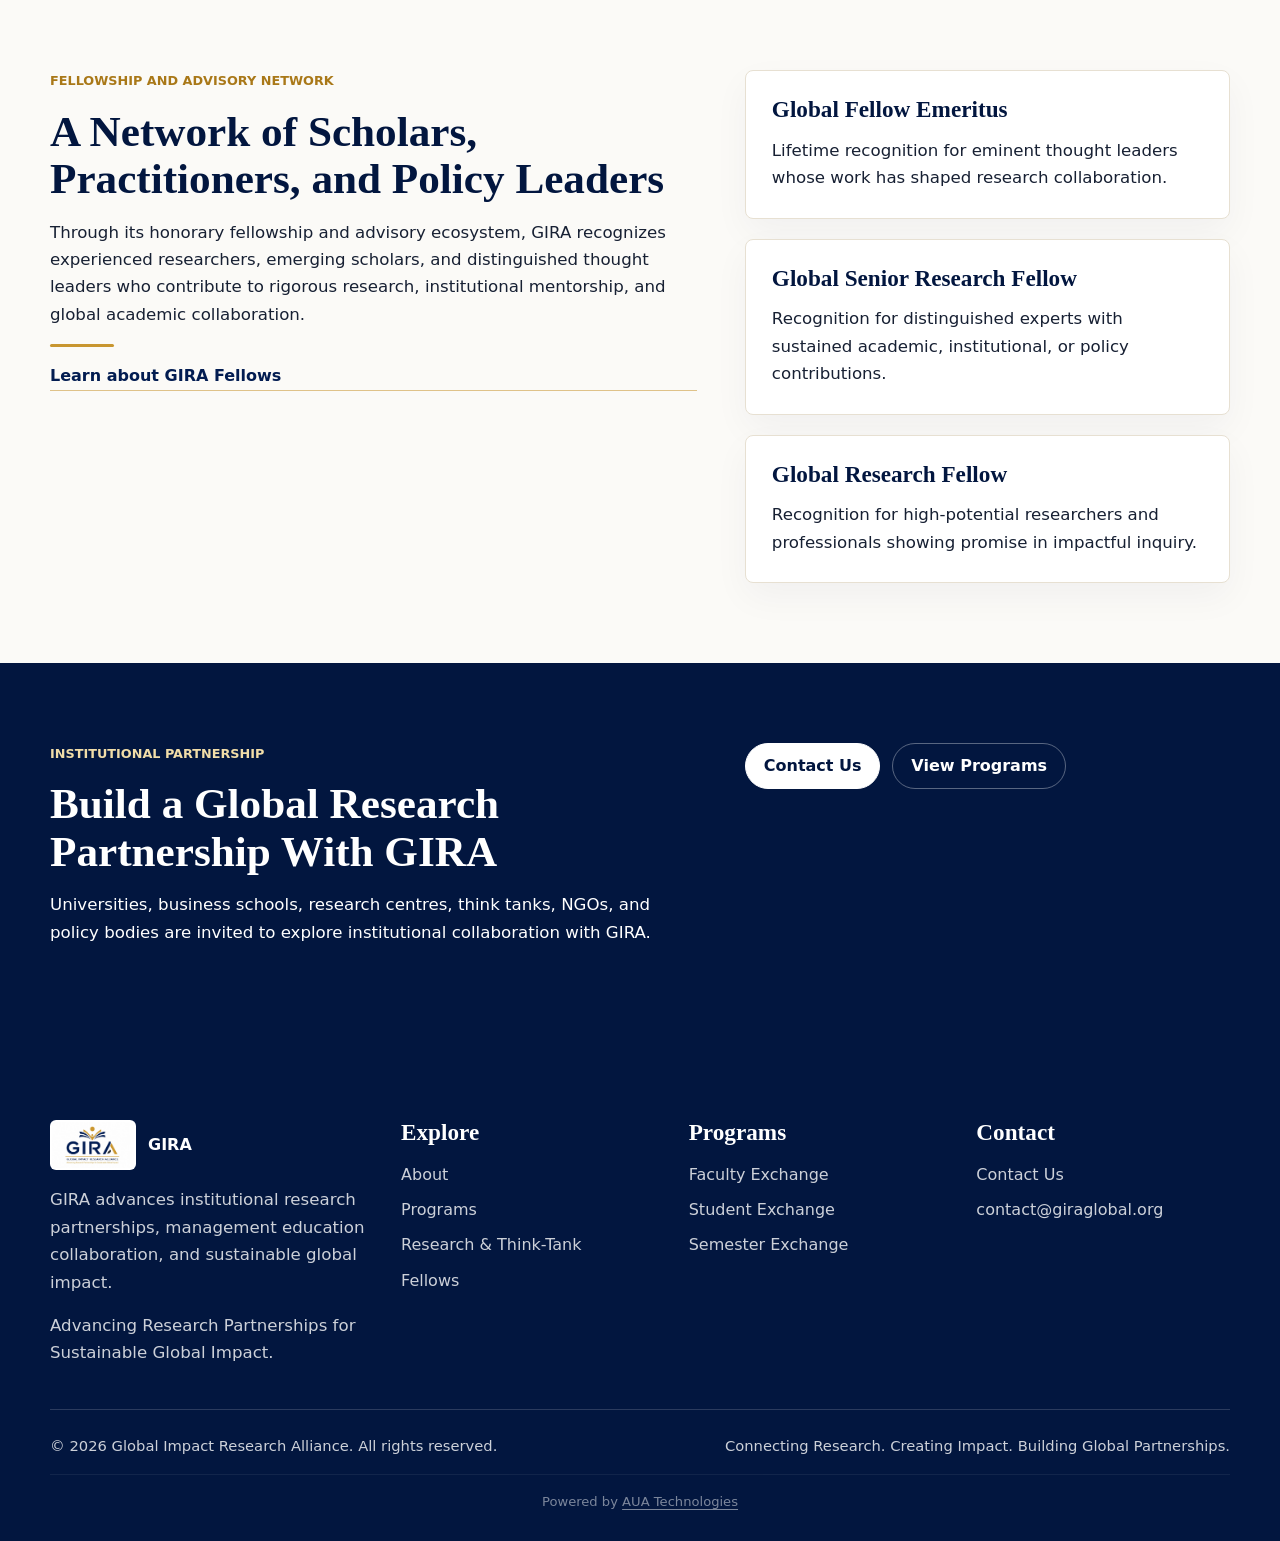
==== commit a6aea6a7: "Update index.html" ====
--- a/index.html
+++ b/index.html
@@ -299,6 +299,9 @@
           <span>&copy; <span data-year></span> Global Impact Research Alliance. All rights reserved.</span>
           <span>Connecting Research. Creating Impact. Building Global Partnerships.</span>
         </div>
+        <div style="text-align:center; padding-top:1rem; border-top:1px solid rgba(255,255,255,0.1); margin-top:1rem; font-size:0.82rem; opacity:0.6;">
+          Powered by <a href="https://auatechnologies.co.in" target="_blank" rel="noopener" style="color:inherit; text-decoration:underline; text-underline-offset:3px;">AUA Technologies</a>
+        </div>
       </div>
     </footer>
     <script src="js/site.js"></script>
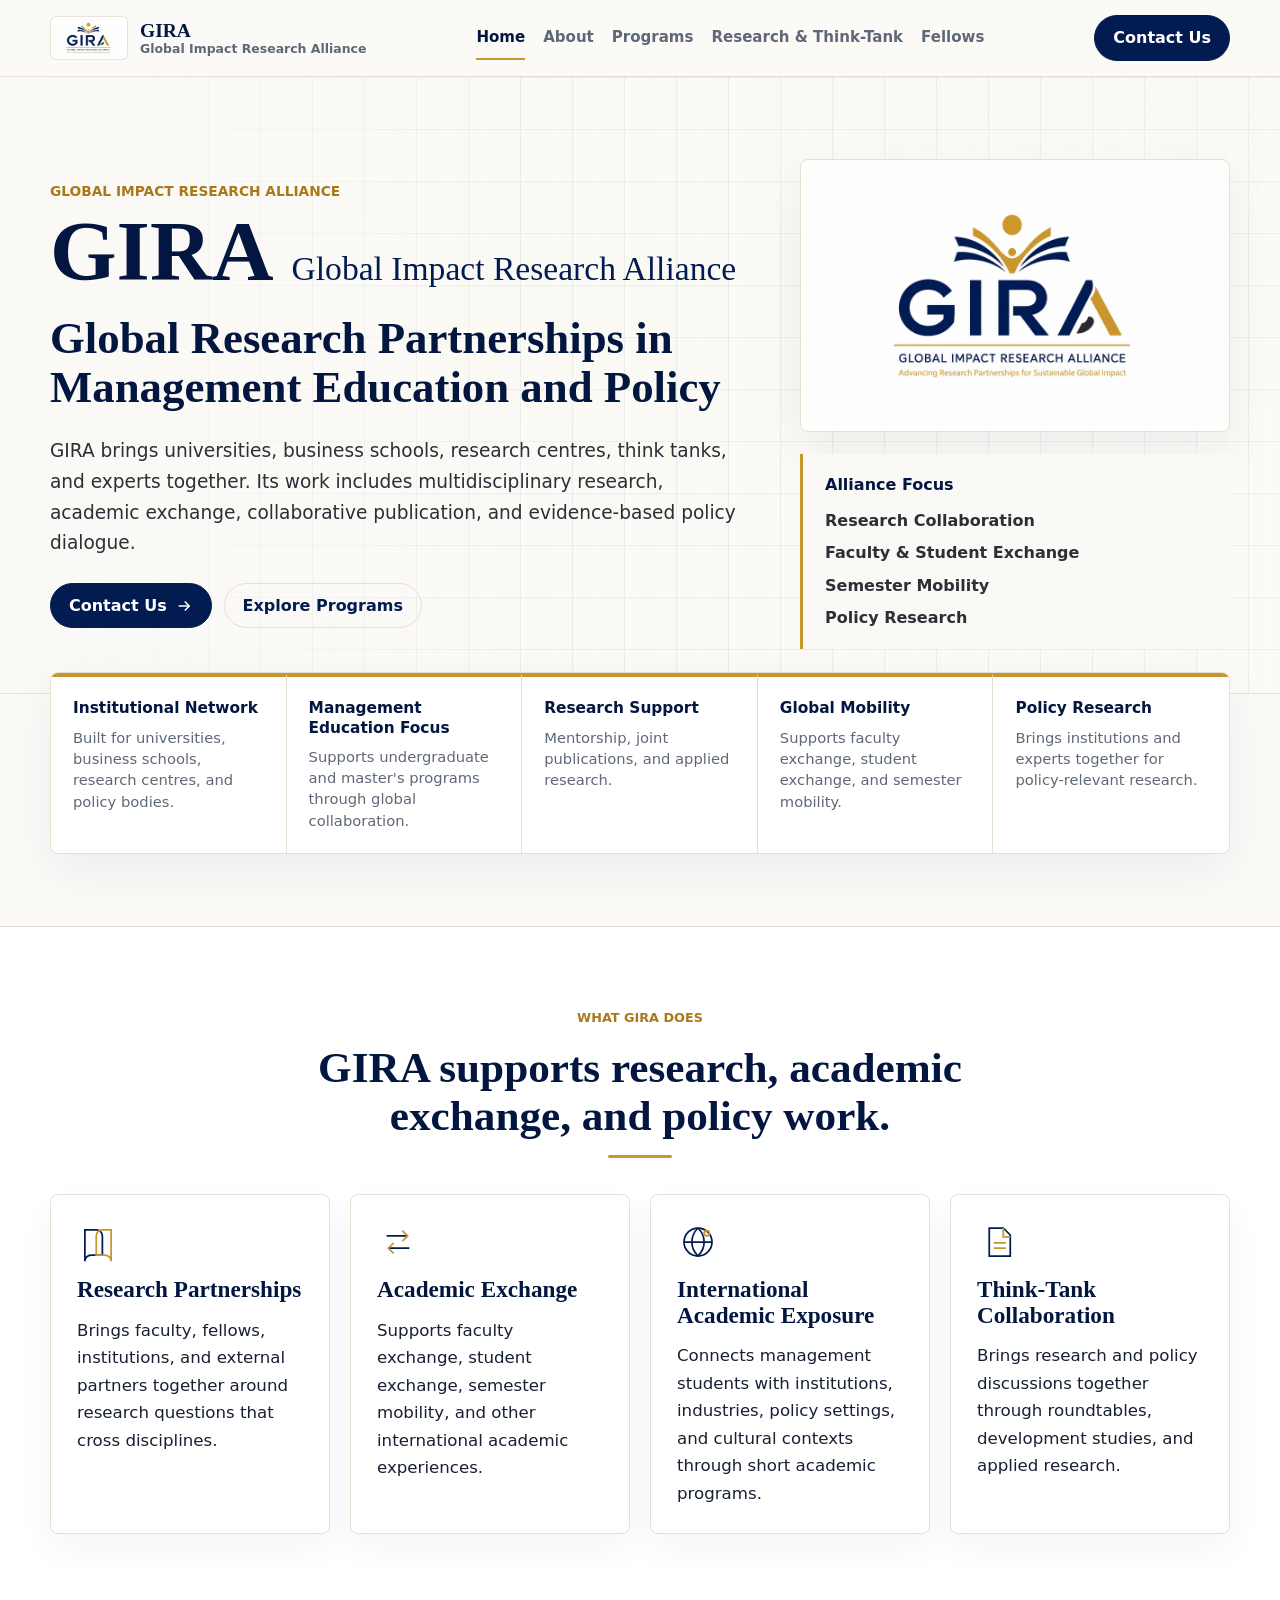
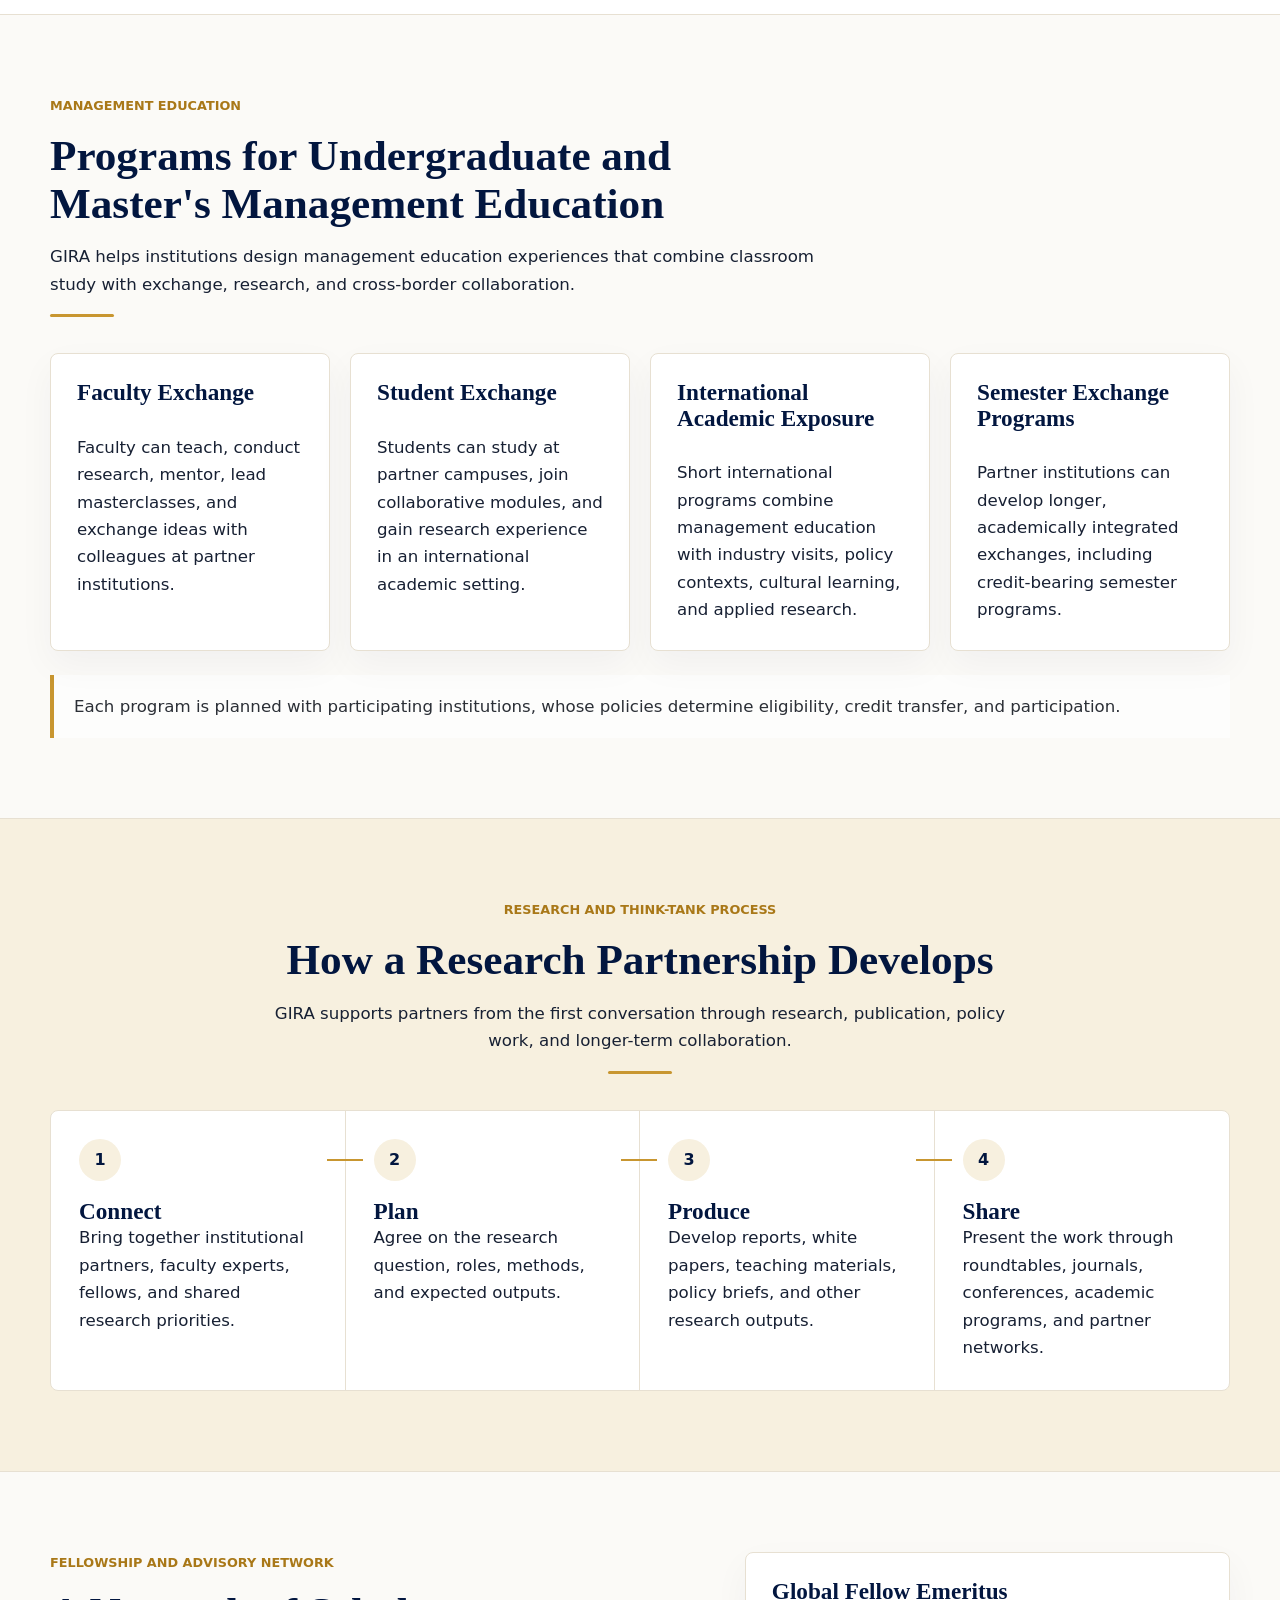
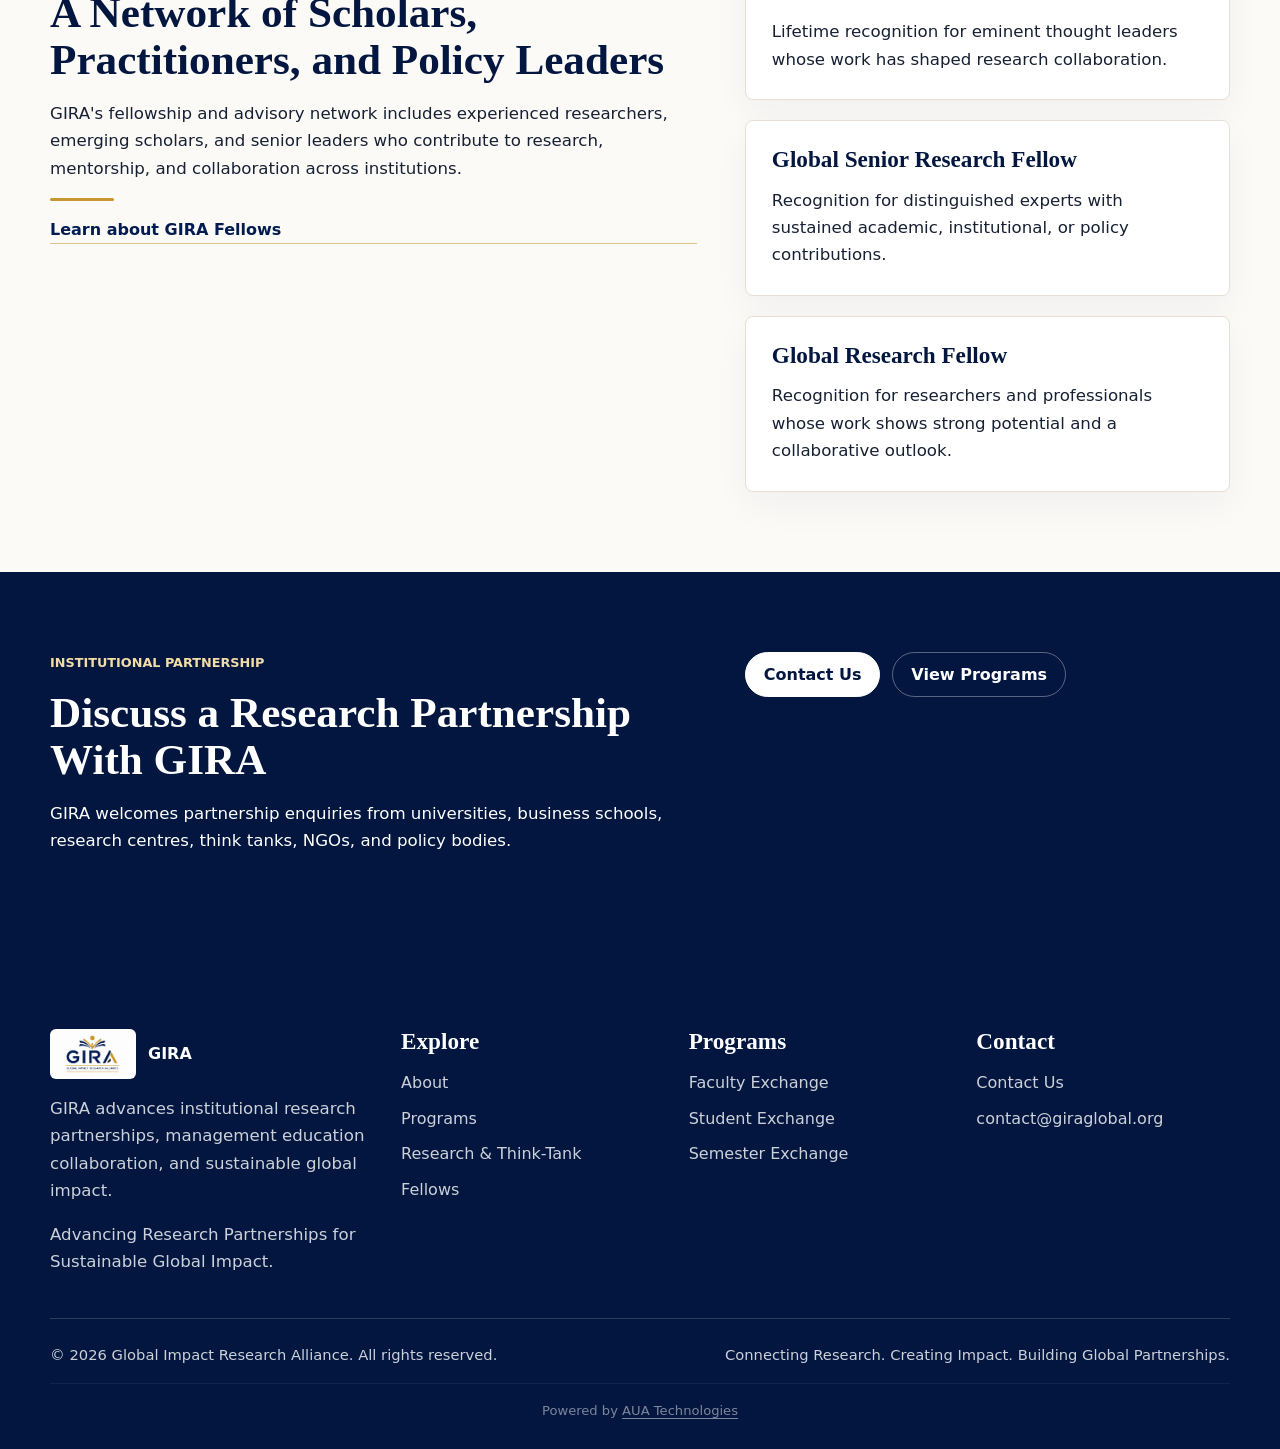
==== commit 08d9335c: "Refine website copy" ====
--- a/index.html
+++ b/index.html
@@ -4,7 +4,7 @@
     <meta charset="utf-8">
     <meta name="viewport" content="width=device-width, initial-scale=1">
     <title>GIRA - Global Impact Research Alliance</title>
-    <meta name="description" content="Global Impact Research Alliance is an institutional platform for multidisciplinary research, management education partnerships, faculty and student exchange, semester mobility, and policy-oriented collaboration.">
+    <meta name="description" content="GIRA connects institutions for multidisciplinary research, management education, academic exchange, collaborative publication, and policy dialogue.">
     <link rel="icon" href="assets/favicon.svg" type="image/svg+xml">
     <link rel="stylesheet" href="assets/styles.css">
   </head>
@@ -49,8 +49,8 @@
                 <span>Global Impact Research Alliance</span>
               </div>
             </div>
-            <h1 id="home-hero-title" class="hero-title">Advancing Global Research Partnerships in Management Education and Policy Impact</h1>
-            <p class="lead">GIRA connects universities, business schools, research centres, think tanks, and global experts to strengthen multidisciplinary research, faculty and student exchange, semester mobility, collaborative publication, and evidence-based policy dialogue.</p>
+            <h1 id="home-hero-title" class="hero-title">Global Research Partnerships in Management Education and Policy</h1>
+            <p class="lead">GIRA brings universities, business schools, research centres, think tanks, and experts together. Its work includes multidisciplinary research, academic exchange, collaborative publication, and evidence-based policy dialogue.</p>
             <div class="hero-actions" aria-label="Homepage actions">
               <a class="btn btn-primary" href="contact.html">
                 Contact Us
@@ -71,7 +71,7 @@
                 <li>Research Collaboration</li>
                 <li>Faculty &amp; Student Exchange</li>
                 <li>Semester Mobility</li>
-                <li>Policy-Oriented Think-Tank</li>
+                <li>Policy Research</li>
               </ul>
             </div>
           </div>
@@ -83,7 +83,7 @@
           <h2 class="visually-hidden" id="glance-title">Alliance at a glance</h2>
           <div class="glance-grid">
             <div class="glance-item">
-              <strong>Institutional Platform</strong>
+              <strong>Institutional Network</strong>
               <span>Built for universities, business schools, research centres, and policy bodies.</span>
             </div>
             <div class="glance-item">
@@ -91,16 +91,16 @@
               <span>Supports undergraduate and master's programs through global collaboration.</span>
             </div>
             <div class="glance-item">
-              <strong>Research Ecosystem</strong>
-              <span>Enables mentorship, joint publications, and applied inquiry.</span>
+              <strong>Research Support</strong>
+              <span>Mentorship, joint publications, and applied research.</span>
             </div>
             <div class="glance-item">
               <strong>Global Mobility</strong>
-              <span>Facilitates faculty exchange, student exchange, and semester mobility.</span>
-            </div>
-            <div class="glance-item">
-              <strong>Think-Tank Function</strong>
-              <span>Convenes institutions and experts for policy-relevant research.</span>
+              <span>Supports faculty exchange, student exchange, and semester mobility.</span>
+            </div>
+            <div class="glance-item">
+              <strong>Policy Research</strong>
+              <span>Brings institutions and experts together for policy-relevant research.</span>
             </div>
           </div>
         </div>
@@ -109,8 +109,8 @@
       <section class="surface-band" aria-labelledby="enables-title">
         <div class="container">
           <div class="section-header center">
-            <span class="eyebrow">What GIRA Enables</span>
-            <h2 id="enables-title">Institutional collaboration with scholarly and practical relevance.</h2>
+            <span class="eyebrow">What GIRA Does</span>
+            <h2 id="enables-title">GIRA supports research, academic exchange, and policy work.</h2>
             <div class="section-rule"></div>
           </div>
           <div class="grid grid-4">
@@ -120,7 +120,7 @@
                 <path class="accent" d="M39 10H29a7 7 0 0 0-7 7v22h10a7 7 0 0 1 7 7V10Z"></path>
               </svg>
               <h3>Research Partnerships</h3>
-              <p>Multidisciplinary collaborations connecting faculty, fellows, institutions, and external partners around high-relevance research themes.</p>
+              <p>Brings faculty, fellows, institutions, and external partners together around research questions that cross disciplines.</p>
             </article>
             <article class="card">
               <svg class="icon-line" viewBox="0 0 48 48" aria-hidden="true" fill="none" stroke="currentColor" stroke-width="2">
@@ -130,7 +130,7 @@
                 <path class="accent" d="M19 25l-6 6 6 6"></path>
               </svg>
               <h3>Academic Exchange</h3>
-              <p>Structured pathways for faculty exchange, student exchange, semester mobility, and international academic exposure.</p>
+              <p>Supports faculty exchange, student exchange, semester mobility, and other international academic experiences.</p>
             </article>
             <article class="card">
               <svg class="icon-line" viewBox="0 0 48 48" aria-hidden="true" fill="none" stroke="currentColor" stroke-width="2">
@@ -139,7 +139,7 @@
                 <circle class="accent" cx="34" cy="14" r="3"></circle>
               </svg>
               <h3>International Academic Exposure</h3>
-              <p>Short-format academic experiences that connect management students with institutions, industries, policy contexts, and cultural learning environments.</p>
+              <p>Connects management students with institutions, industries, policy settings, and cultural contexts through short academic programs.</p>
             </article>
             <article class="card">
               <svg class="icon-line" viewBox="0 0 48 48" aria-hidden="true" fill="none" stroke="currentColor" stroke-width="2">
@@ -147,7 +147,7 @@
                 <path class="accent" d="M30 8v10h8M19 25h14M19 31h14"></path>
               </svg>
               <h3>Think-Tank Collaboration</h3>
-              <p>Evidence-based policy dialogue, development research, institutional roundtables, and applied research for sustainable global impact.</p>
+              <p>Brings research and policy discussions together through roundtables, development studies, and applied research.</p>
             </article>
           </div>
         </div>
@@ -158,59 +158,59 @@
           <div class="section-header">
             <span class="eyebrow">Management Education</span>
             <h2 id="programs-title">Programs for Undergraduate and Master's Management Education</h2>
-            <p>GIRA supports institutions in designing globally connected management education experiences that extend beyond the classroom through exchange, research, and cross-border academic collaboration.</p>
+            <p>GIRA helps institutions design management education experiences that combine classroom study with exchange, research, and cross-border collaboration.</p>
             <div class="section-rule"></div>
           </div>
           <div class="grid grid-4">
             <article class="card program-card">
               <h3>Faculty Exchange</h3>
-              <p>Short-term and structured academic engagements enabling faculty members to teach, co-research, mentor, deliver masterclasses, and participate in institutional knowledge exchange.</p>
+              <p>Faculty can teach, conduct research, mentor, lead masterclasses, and exchange ideas with colleagues at partner institutions.</p>
             </article>
             <article class="card program-card">
               <h3>Student Exchange</h3>
-              <p>Institutional pathways for students to experience partner campuses, collaborative learning modules, research exposure, and international academic environments.</p>
+              <p>Students can study at partner campuses, join collaborative modules, and gain research experience in an international academic setting.</p>
             </article>
             <article class="card program-card">
               <h3>International Academic Exposure</h3>
-              <p>Curated international exposure activities focused on management practice, industry visits, policy contexts, cultural learning, and applied research themes.</p>
+              <p>Short international programs combine management education with industry visits, policy contexts, cultural learning, and applied research.</p>
             </article>
             <article class="card program-card">
               <h3>Semester Exchange Programs</h3>
-              <p>Longer-form institutional mobility opportunities that support credit-bearing or academically integrated semester experiences, subject to partner-institution policies.</p>
-            </article>
-          </div>
-          <p class="note mt-24">GIRA facilitates institutional collaboration frameworks. Program details, eligibility, credit transfer, and participation are governed by the policies of participating institutions.</p>
+              <p>Partner institutions can develop longer, academically integrated exchanges, including credit-bearing semester programs.</p>
+            </article>
+          </div>
+          <p class="note mt-24">Each program is planned with participating institutions, whose policies determine eligibility, credit transfer, and participation.</p>
         </div>
       </section>
 
       <section class="soft-band" aria-labelledby="pathway-title">
         <div class="container">
           <div class="section-header center">
-            <span class="eyebrow">Research and Think-Tank Pathway</span>
-            <h2 id="pathway-title">From Collaboration to Impact</h2>
-            <p>GIRA helps partners move from exploratory dialogue to research output, policy insight, and sustained institutional capacity.</p>
+            <span class="eyebrow">Research and Think-Tank Process</span>
+            <h2 id="pathway-title">How a Research Partnership Develops</h2>
+            <p>GIRA supports partners from the first conversation through research, publication, policy work, and longer-term collaboration.</p>
             <div class="section-rule"></div>
           </div>
           <div class="stepper" aria-label="Research collaboration pathway">
             <article class="step">
               <span class="step-number">1</span>
-              <h3>Convene</h3>
-              <p>Identify institutional partners, faculty experts, fellows, and thematic research priorities.</p>
+              <h3>Connect</h3>
+              <p>Bring together institutional partners, faculty experts, fellows, and shared research priorities.</p>
             </article>
             <article class="step">
               <span class="step-number">2</span>
-              <h3>Collaborate</h3>
-              <p>Build multidisciplinary teams for research, policy inquiry, publications, and academic programming.</p>
+              <h3>Plan</h3>
+              <p>Agree on the research question, roles, methods, and expected outputs.</p>
             </article>
             <article class="step">
               <span class="step-number">3</span>
-              <h3>Translate</h3>
-              <p>Convert research into reports, white papers, teaching insights, policy briefs, and capacity-building.</p>
+              <h3>Produce</h3>
+              <p>Develop reports, white papers, teaching materials, policy briefs, and other research outputs.</p>
             </article>
             <article class="step">
               <span class="step-number">4</span>
-              <h3>Amplify</h3>
-              <p>Share outcomes through roundtables, journals, conferences, academic programs, and partner networks.</p>
+              <h3>Share</h3>
+              <p>Present the work through roundtables, journals, conferences, academic programs, and partner networks.</p>
             </article>
           </div>
         </div>
@@ -222,7 +222,7 @@
             <div class="section-header">
               <span class="eyebrow">Fellowship and Advisory Network</span>
               <h2 id="fellows-title">A Network of Scholars, Practitioners, and Policy Leaders</h2>
-              <p>Through its honorary fellowship and advisory ecosystem, GIRA recognizes experienced researchers, emerging scholars, and distinguished thought leaders who contribute to rigorous research, institutional mentorship, and global academic collaboration.</p>
+              <p>GIRA's fellowship and advisory network includes experienced researchers, emerging scholars, and senior leaders who contribute to research, mentorship, and collaboration across institutions.</p>
               <div class="section-rule"></div>
               <a class="text-link" href="fellows.html">Learn about GIRA Fellows</a>
             </div>
@@ -238,7 +238,7 @@
             </article>
             <article class="card">
               <h3>Global Research Fellow</h3>
-              <p>Recognition for high-potential researchers and professionals showing promise in impactful inquiry.</p>
+              <p>Recognition for researchers and professionals whose work shows strong potential and a collaborative outlook.</p>
             </article>
           </div>
         </div>
@@ -248,8 +248,8 @@
         <div class="container split">
           <div class="section-header">
             <span class="eyebrow">Institutional Partnership</span>
-            <h2 id="partner-title">Build a Global Research Partnership With GIRA</h2>
-            <p>Universities, business schools, research centres, think tanks, NGOs, and policy bodies are invited to explore institutional collaboration with GIRA.</p>
+            <h2 id="partner-title">Discuss a Research Partnership With GIRA</h2>
+            <p>GIRA welcomes partnership enquiries from universities, business schools, research centres, think tanks, NGOs, and policy bodies.</p>
           </div>
           <div class="cta-actions">
             <a class="btn btn-primary" href="contact.html">Contact Us</a>
--- a/assets/styles.css
+++ b/assets/styles.css
@@ -893,6 +893,69 @@
   margin-top: 12px;
 }
 
+.research-fellows-section .section-header {
+  margin-bottom: 28px;
+}
+
+.research-fellows-grid {
+  display: grid;
+  grid-template-columns: repeat(2, minmax(0, 1fr));
+  gap: 16px;
+  align-items: start;
+}
+
+.research-fellow-card {
+  display: grid;
+  grid-template-columns: 104px minmax(0, 1fr);
+  gap: 16px;
+  align-items: start;
+  padding: 18px;
+  background: var(--gira-paper);
+  box-shadow: none;
+}
+
+.research-fellow-card > * + * {
+  margin-top: 0;
+}
+
+.research-fellow-card--text {
+  grid-template-columns: 1fr;
+  border-left: 3px solid var(--gira-gold-600);
+}
+
+.research-fellow-photo {
+  width: 104px;
+  aspect-ratio: 4 / 5;
+  object-fit: cover;
+  object-position: center top;
+  border: 1px solid var(--gira-line);
+  border-radius: 7px;
+  background: var(--gira-soft-gold);
+}
+
+.research-fellow-copy {
+  min-width: 0;
+}
+
+.research-fellow-card .fellow-role {
+  min-height: 27px;
+  padding: 0.2rem 0.56rem;
+  font-size: 0.68rem;
+}
+
+.research-fellow-card h3 {
+  margin-top: 10px;
+  font-size: 1.24rem;
+  line-height: 1.16;
+}
+
+.research-fellow-card p {
+  margin-top: 9px;
+  color: var(--gira-charcoal);
+  font-size: 0.9rem;
+  line-height: 1.58;
+}
+
 .form-wrap {
   display: grid;
   grid-template-columns: minmax(0, 0.72fr) minmax(0, 1fr);
@@ -1137,6 +1200,10 @@
     min-height: 210px;
   }
 
+  .research-fellows-grid {
+    grid-template-columns: 1fr;
+  }
+
   .fellow-photo {
     max-width: 280px;
   }
@@ -1232,6 +1299,25 @@
 
   .hero-logo-panel {
     padding: 22px;
+  }
+
+  .research-fellow-card {
+    grid-template-columns: 82px minmax(0, 1fr);
+    gap: 14px;
+    padding: 14px;
+  }
+
+  .research-fellow-card--text {
+    grid-template-columns: 1fr;
+  }
+
+  .research-fellow-photo {
+    width: 82px;
+  }
+
+  .research-fellow-card p {
+    font-size: 0.86rem;
+    line-height: 1.55;
   }
 }
 
